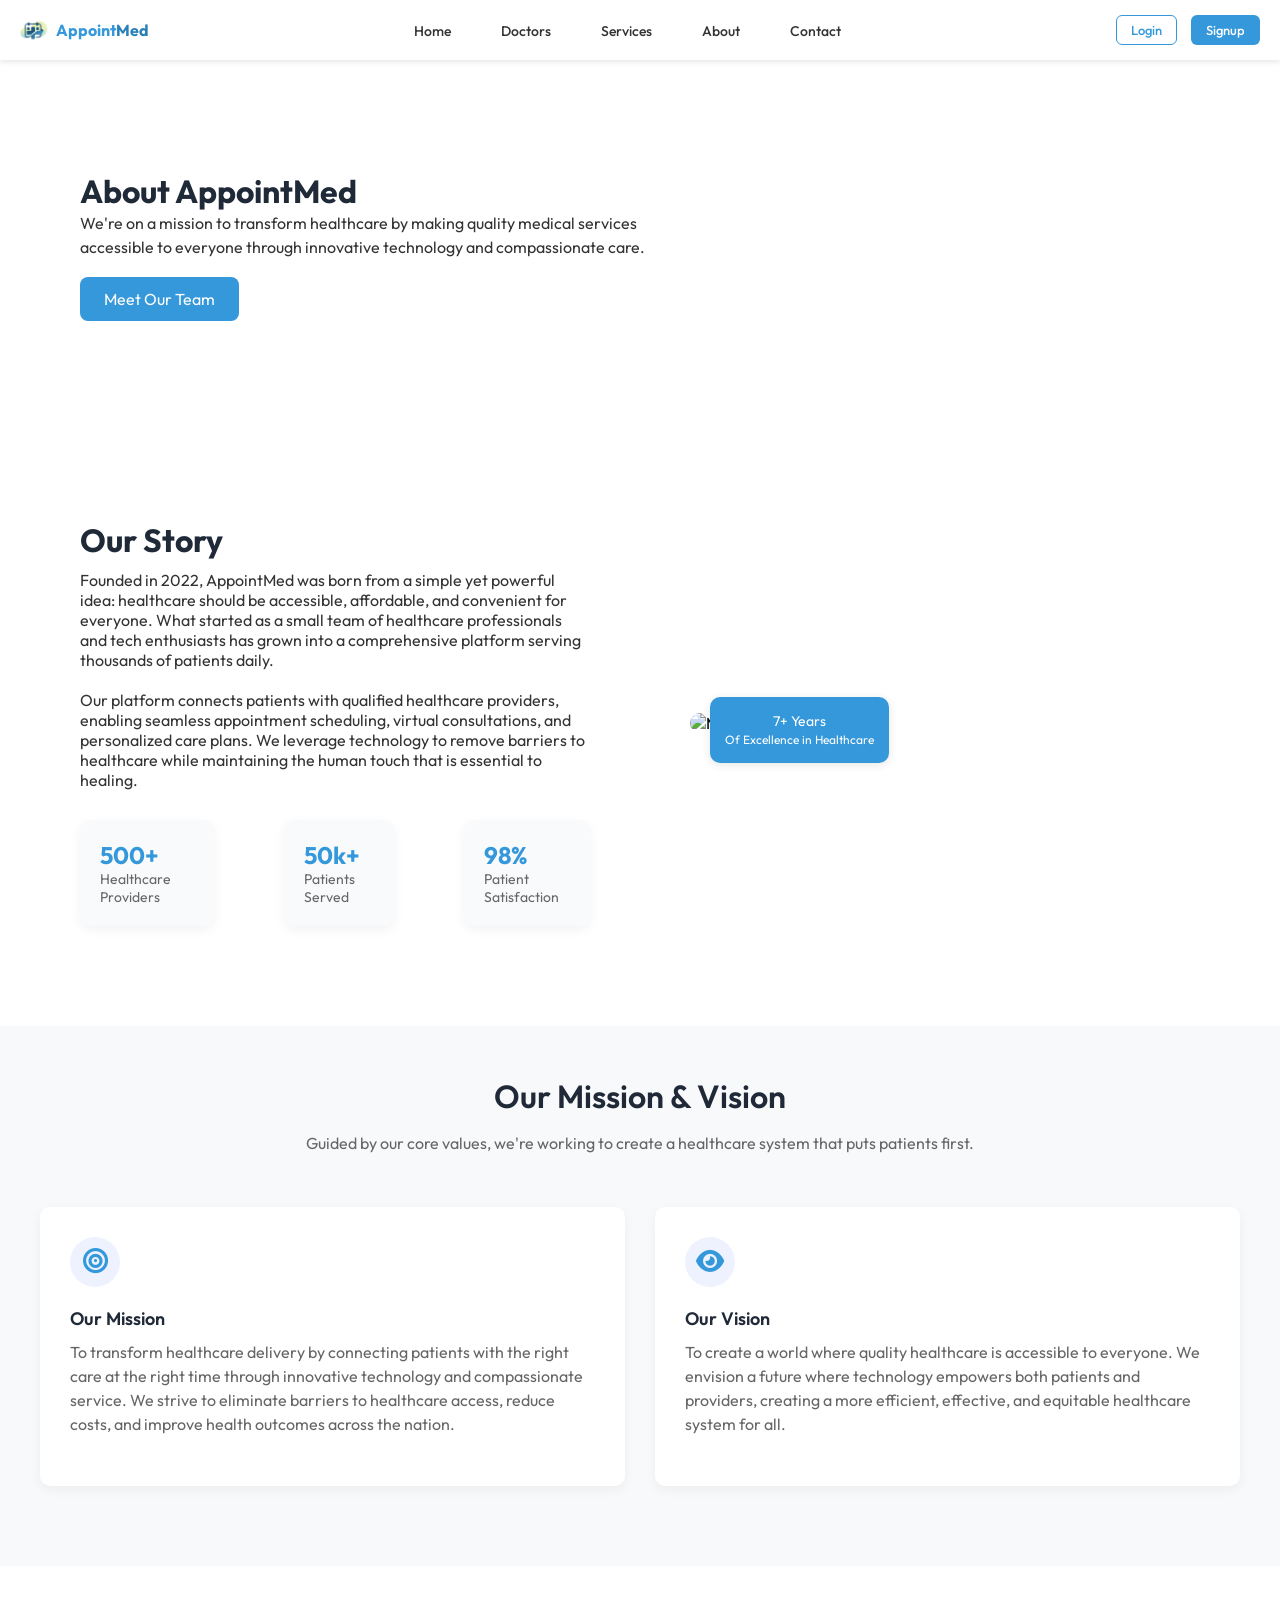
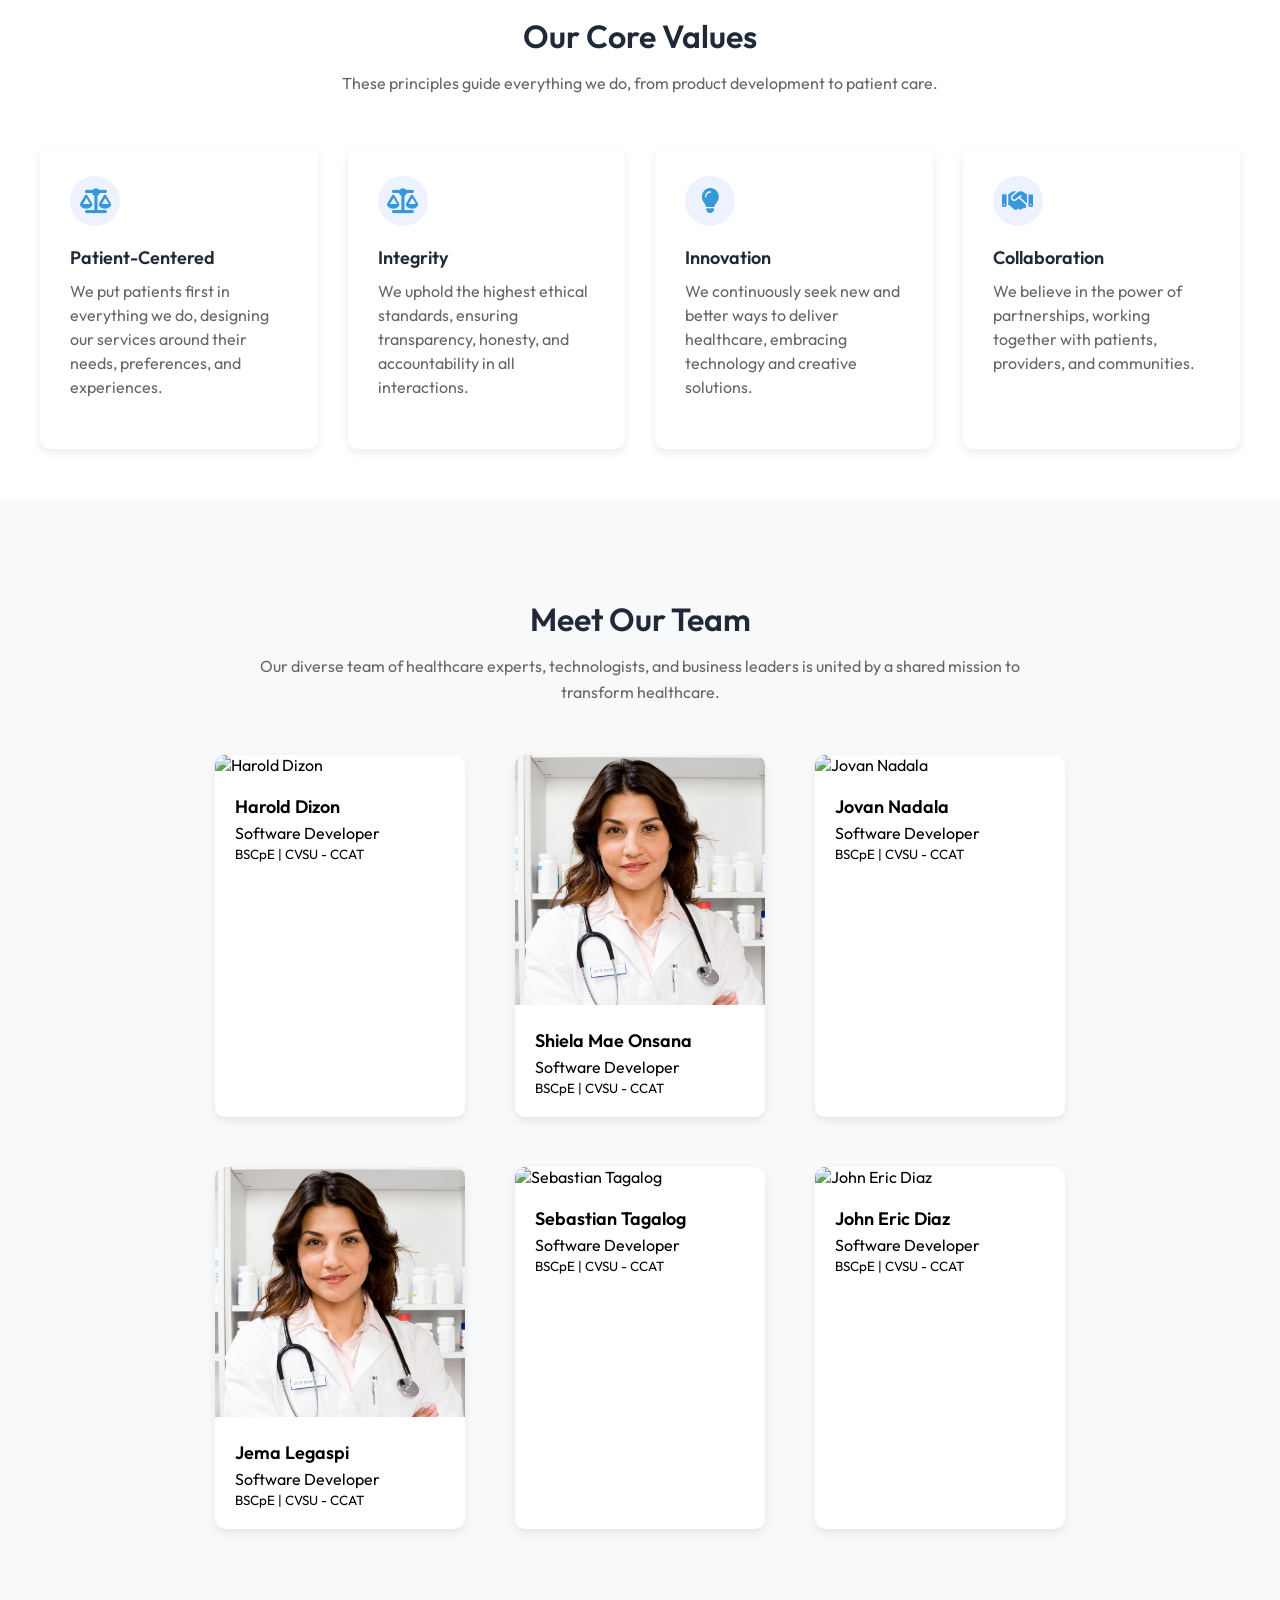
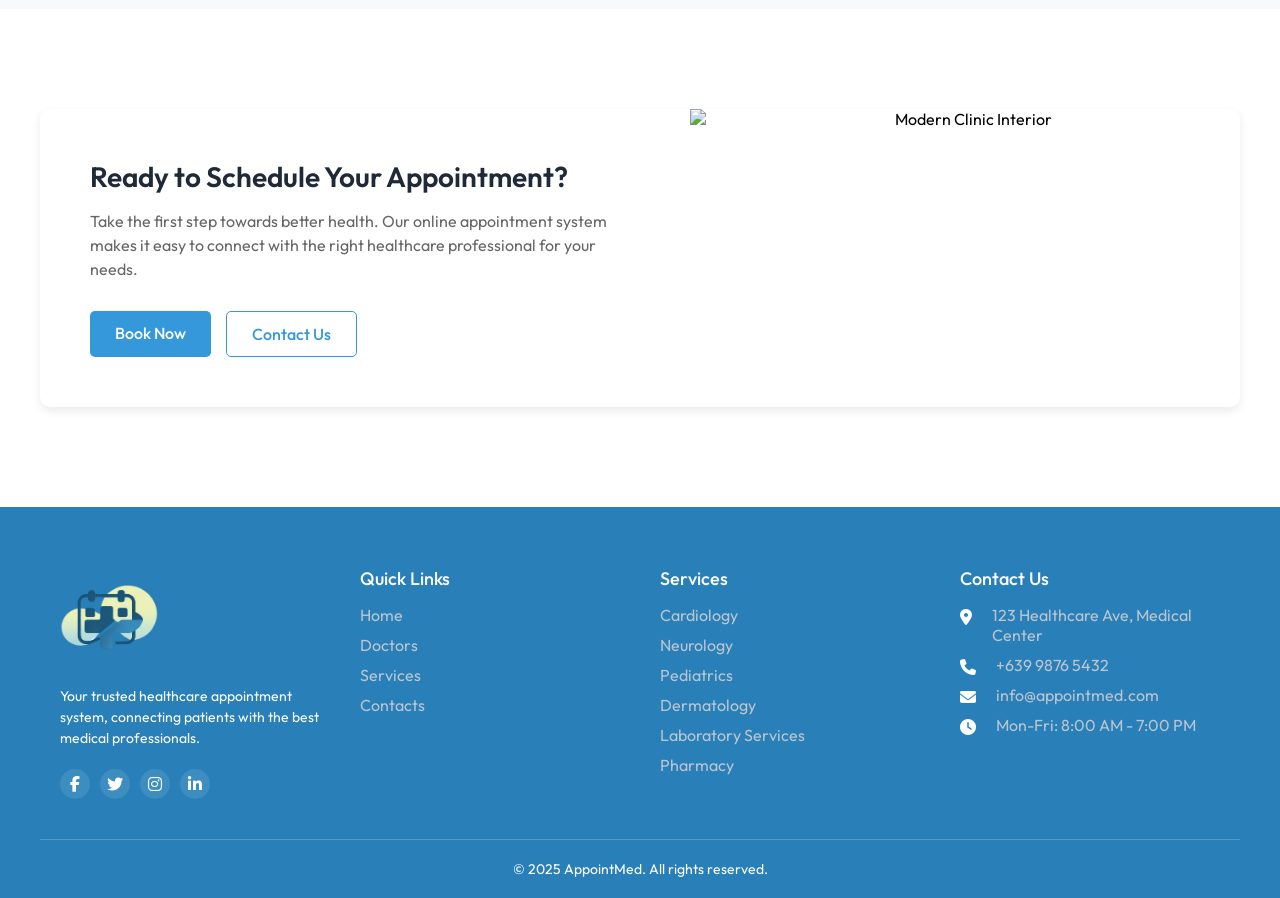
==== about.html @ 1a1e41cf "first commit" ====
<!DOCTYPE html>
<html lang="en">

<head>
    <meta charset="UTF-8">
    <meta name="viewport" content="width=device-width, initial-scale=1.0">
    <title>About | AppointMed</title>
    <link rel="stylesheet" href="style.css">
    <link rel="stylesheet" href="https://cdnjs.cloudflare.com/ajax/libs/font-awesome/6.4.0/css/all.min.css">
    <link rel="icon" href="images/logo.png" type="my_logo">

    <style>
        .cta-section {
            background-color: #fff;
            padding: 50px 20px;
            text-align: center;
        }
    </style>
</head>

<body>
    <header>
        <nav class="navbar">
            <div class="logo">
                <img src="images/logo.png" alt="AppointMed Logo">
                <span>Appoint<span class="highlight">Med</span></span>
            </div>
            <!-- Hamburger Icon -->
            <div class="menu-toggle" id="menu-toggle">
                <i class="fas fa-bars"></i>
            </div>
            <div class="nav-container" id="nav-container">
                <ul class="nav-links">
                    <li><a href="index.html">Home</a></li>
                    <li><a href="doctors.html">Doctors</a></li>
                    <li><a href="services.html">Services</a></li>
                    <li><a href="about.html">About</a></li>
                    <li><a href="contacts.html">Contact</a></li>
                </ul>
                <div class="auth-buttons">
                    <a href="#" class="login">Login</a>
                    <a href="#" class="signup">Signup</a>
                </div>
            </div>
        </nav>
    </header>

    <section class="about-hero">
        <div class="text-content">
            <h1>About AppointMed</h1>
            <p>We're on a mission to transform healthcare by making quality medical services <br>accessible to everyone
                through innovative technology and compassionate care.</p>
            <a href="#team" class="btn">Meet Our Team</a>
        </div>

    </section>

    <section class="our-story">
        <div class="story-text">
            <h2>Our Story</h2>
            <p>Founded in 2022, AppointMed was born from a simple yet powerful idea: healthcare should be accessible,
                affordable, and convenient for everyone. What started as a small team of healthcare professionals and
                tech enthusiasts has grown into a comprehensive platform serving thousands of patients daily.</p>
            <br>
            <p>Our platform connects patients with qualified healthcare providers, enabling seamless appointment
                scheduling, virtual consultations, and personalized care plans. We leverage technology to remove
                barriers to healthcare while maintaining the human touch that is essential to healing.</p>
            <div class="stats">
                <div class="stat">
                    <h3>500+</h3>
                    <p>Healthcare Providers</p>
                </div>
                <div class="stat">
                    <h3>50k+</h3>
                    <p>Patients Served</p>
                </div>
                <div class="stat">
                    <h3>98%</h3>
                    <p>Patient Satisfaction</p>
                </div>
            </div>
        </div>
        <div class="story-image">
            <img src="images/about-img.png" alt="Medical Team">
            <div class="badge">7+ Years<br><span>Of Excellence in Healthcare</span></div>
        </div>
    </section>

    <section class="mission-vision">
        <div class="mv-header">
            <h2>Our Mission & Vision</h2>
            <p>Guided by our core values, we're working to create a healthcare system that puts patients first.</p>
        </div>
        <div class="mv-container">
            <div class="mv-card">
                <div class="mv-icon">
                    <i class="fas fa-bullseye"></i>
                </div>
                <h3>Our Mission</h3>
                <p>To transform healthcare delivery by connecting patients with the right care at the right time
                    through
                    innovative technology and compassionate service. We strive to eliminate barriers to healthcare
                    access, reduce costs, and improve health outcomes across the nation.</p>
            </div>

            <div class="mv-card">
                <div class="mv-icon">
                    <i class="fas fa-eye"></i>
                </div>
                <h3>Our Vision</h3>
                <p>To create a world where quality healthcare is accessible to everyone. We envision a future where
                    technology empowers both patients and providers, creating a more efficient, effective, and
                    equitable
                    healthcare system for all.</p>
            </div>
        </div>
    </section>

    <section class="core-values">
        <div class="cv-header">
            <h2>Our Core Values</h2>
            <p>These principles guide everything we do, from product development to patient care.</p>
        </div>

        <div class="cv-container">
            <div class="cv-card">
                <div class="cv-icon">
                    <i class="fas fa-balance-scale"></i>
                </div>
                <h3>Patient-Centered</h3>
                <p>We put patients first in everything we do, designing our services around their needs, preferences,
                    and experiences.</p>
            </div>

            <div class="cv-card">
                <div class="cv-icon">
                    <i class="fas fa-balance-scale"></i>
                </div>
                <h3>Integrity</h3>
                <p>We uphold the highest ethical standards, ensuring transparency, honesty, and accountability in all
                    interactions.</p>
            </div>

            <div class="cv-card">
                <div class="cv-icon">
                    <i class="fas fa-lightbulb"></i>
                </div>
                <h3>Innovation</h3>
                <p>We continuously seek new and better ways to deliver healthcare, embracing technology and creative
                    solutions.</p>
            </div>

            <div class="cv-card">
                <div class="cv-icon">
                    <i class="fas fa-handshake"></i>
                </div>
                <h3>Collaboration</h3>
                <p>We believe in the power of partnerships, working together with patients, providers, and communities.
                </p>
            </div>
        </div>
    </section>


    <section class="leadership-team" id="team">
        <div class="lt-header">
            <h2>Meet Our Team</h2>
            <p>Our diverse team of healthcare experts, technologists, and business leaders is united by a shared mission
                to transform healthcare.</p>
        </div>

        <div class="lt-container">
            <div class="lt-cards">
                <div class="lt-card">
                    <img src="images/doctor-2.png" alt="Harold Dizon">
                    <div class="lt-info">
                        <h3>Harold Dizon</h3>
                        <p>Software Developer</p>
                        <small>BSCpE | CVSU - CCAT</small>
                    </div>
                </div>

                <div class="lt-card">
                    <img src="images/doctor-1.png" alt="Shiela Mae Onsana">
                    <div class="lt-info">
                        <h3>Shiela Mae Onsana</h3>
                        <p>Software Developer</p>
                        <small>BSCpE | CVSU - CCAT</small>
                    </div>
                </div>

                <div class="lt-card">
                    <img src="images/doctor-2.png" alt="Jovan Nadala">
                    <div class="lt-info">
                        <h3>Jovan Nadala</h3>
                        <p>Software Developer</p>
                        <small>BSCpE | CVSU - CCAT</small>
                    </div>
                </div>

                <div class="lt-card">
                    <img src="images/doctor-1.png" alt="Dr. Jema Legaspi">
                    <div class="lt-info">
                        <h3>Jema Legaspi</h3>
                        <p>Software Developer</p>
                        <small>BSCpE | CVSU - CCAT</small>
                    </div>
                </div>

                <div class="lt-card">
                    <img src="images/doctor-2.png" alt="Sebastian Tagalog">
                    <div class="lt-info">
                        <h3>Sebastian Tagalog</h3>
                        <p>Software Developer</p>
                        <small>BSCpE | CVSU - CCAT</small>
                    </div>
                </div>

                <div class="lt-card">
                    <img src="images/doctor-2.png" alt="John Eric Diaz">
                    <div class="lt-info">
                        <h3>John Eric Diaz</h3>
                        <p>Software Developer</p>
                        <small>BSCpE | CVSU - CCAT</small>
                    </div>
                </div>


            </div>

        </div>
    </section>

    <!-- Call to Action Section -->
    <section class="cta-section" id="contacts">
        <div class="cta-container">
            <div class="cta-content">
                <h2>Ready to Schedule Your Appointment?</h2>
                <p>Take the first step towards better health. Our online appointment system makes it easy to connect
                    with the right healthcare professional for your needs.</p>
                <div class="cta-buttons">
                    <a href="#" class="btn-book-now">Book Now</a>
                    <a href="#" class="btn-contact">Contact Us</a>
                </div>
            </div>
            <div class="cta-image">
                <img src="images/clinic.png" alt="Modern Clinic Interior">
            </div>
        </div>
    </section>
    
    <!-- Footer -->
    <footer class="site-footer">
        <div class="footer-container">
            <div class="footer-logo">
                <img src="images/logo.png" alt="AppointMed Logo" class="footer-logo-img">
                <p class="footer-tagline">Your trusted healthcare appointment system, connecting patients with the best
                    medical professionals.</p>
                <div class="social-icons">
                    <a href="#" class="social-icon"><i class="fab fa-facebook-f"></i></a>
                    <a href="#" class="social-icon"><i class="fab fa-twitter"></i></a>
                    <a href="#" class="social-icon"><i class="fab fa-instagram"></i></a>
                    <a href="#" class="social-icon"><i class="fab fa-linkedin-in"></i></a>
                </div>
            </div>

            <div class="footer-links">
                <h3>Quick Links</h3>
                <ul>
                    <li><a href="index.html">Home</a></li>
                    <li><a href="doctors.html">Doctors</a></li>
                    <li><a href="services.html">Services</a></li>
                    <li><a href="contacts.html">Contacts</a></li>
                </ul>
            </div>

            <div class="footer-services">
                <h3>Services</h3>
                <ul>
                    <li>Cardiology</li>
                    <li>Neurology</li>
                    <li>Pediatrics</li>
                    <li>Dermatology</li>
                    <li>Laboratory Services</li>
                    <li>Pharmacy</li>
                </ul>
            </div>

            <div class="footer-contact">
                <h3>Contact Us</h3>
                <ul class="contact-info">
                    <li><i class="fas fa-map-marker-alt"></i> 123 Healthcare Ave, Medical Center</li>
                    <li><i class="fas fa-phone"></i> +639 9876 5432</li>
                    <li><i class="fas fa-envelope"></i>info@appointmed.com</li>
                    <li><i class="fas fa-clock"></i> Mon-Fri: 8:00 AM - 7:00 PM</li>
                </ul>
            </div>
        </div>

        <div class="footer-bottom">
            <div class="copyright">
                © 2025 AppointMed. All rights reserved.
            </div>

        </div>
    </footer>
</body>

</html>
---- style.css ----
@import url('https://fonts.googleapis.com/css2?family=Grand+Hotel&family=Jost:ital,wght@0,100..900;1,100..900&family=Outfit:wght@100..900&family=Poppins:ital,wght@0,100;0,200;0,300;0,400;0,500;0,600;0,700;0,800;0,900;1,100;1,200;1,300;1,400;1,500;1,600;1,700;1,800;1,900&family=Roboto:ital,wght@0,100..900;1,100..900&family=Winky+Sans:ital,wght@0,300..900;1,300..900&display=swap');

* {
    margin: 0;
    padding: 0;
    box-sizing: border-box;
    font-family: 'Outfit', sans-serif;
}

body {
    background-color: #ffffff;
}

/* Header Styles */
header {
    background-color: #fff;
    box-shadow: 0 2px 5px rgba(0, 0, 0, 0.1);
    position: sticky;
    top: 0;
    z-index: 100;
    width: 100%;
}

.navbar {
    display: flex;
    align-items: center;
    justify-content: space-between;
    padding: 8px 20px;
    position: relative;
    height: 60px;
    max-width: 1400px;
    margin: 0 auto;
    width: 100%;
}

.logo {
    display: flex;
    align-items: center;
    gap: 8px;
}

.logo img {
    width: 28px;
    height: 28px;
}

.logo span {
    font-size: 16px;
    font-weight: 700;
    color: #3498db;
}

.logo .highlight {
    color: #2980b9;
}

.menu-toggle {
    display: none;
    font-size: 24px;
    cursor: pointer;
    color: #3498db;
    z-index: 101;
}

.nav-container {
    display: flex;
    align-items: center;
    justify-content: space-between;
    gap: 50px;
    flex: 1;
    margin-left: 40px;
}

.nav-links {
    display: flex;
    gap: 50px;
    list-style: none;
    margin: 0 auto;
    margin-top: 20px;
}

.nav-links li a {
    text-decoration: none;
    color: #333;
    font-size: 14px;
    font-weight: 500;
    transition: color 0.3s ease;
}

.nav-links a:hover,
.nav-links a.active {
    color: #3498db;
}

.auth-buttons {
    display: flex;
    gap: 14px;
}

.auth-buttons a {
    text-decoration: none;
    font-size: 13px;
    padding: 6px 14px;
    border-radius: 6px;
    transition: all 0.3s ease;
    font-weight: 500;
    border: 1px solid transparent;
}

.auth-buttons .login {
    color: #3498db;
    border: 1px solid #3498db;
    background-color: transparent;
}

.auth-buttons .login:hover {
    background-color: #3498db;
    color: #fff;
}

.auth-buttons .signup {
    background-color: #3498db;
    color: #fff;
}

.auth-buttons .signup:hover {
    background-color: #2980b9;
}

/* Hero Section */
.hero {
    background-image: url('images/hero.png');
    background-size: cover;
    background-position: center;
    padding: 100px 80px;
    display: flex;
    align-items: center;
    justify-content: flex-start;
    height: 88vh;
    color: #ffffff;
    position: relative;
}

.hero-content {
    position: relative;
    max-width: 600px;
}

.hero-content h1 {
    font-size: 48px;
    font-weight: 600;
    color: #1F2937;
    margin-bottom: 20px;
    line-height: 1.1;
}

.hero-content p {
    font-size: 16px;
    color: #333;
    margin-bottom: 30px;
    line-height: 1.6;
}

.btn-book {
    background-color: #3498db;
    color: #fff;
    padding: 12px 24px;
    text-decoration: none;
    border-radius: 8px;
    font-size: 16px;
    transition: background-color 0.3s ease;
    display: inline-block;
}

.btn-book:hover {
    background-color: #2980b9;
}

/* Scheduler */
.scheduler {
    color: #1f1f1f;
    position: relative;
    top: -60px;
    background-color: #fff;
    margin: 0 auto;
    max-width: 1000px;
    padding: 30px;
    border-radius: 10px;
    box-shadow: 0 4px 8px rgba(0, 0, 0, 0.1);
    display: flex;
    flex-direction: column;
    gap: 20px;
}

.scheduler h3 {
    font-size: 24px;
    font-weight: 600;
}

.form-row {
    display: flex;
    gap: 20px;
}

select,
input {
    flex: 1;
    padding: 10px;
    border-radius: 6px;
    border: 1px solid #ddd;
    color: #1f1f1f;
    font-size: 14px;
}

select:focus,
input:focus {
    outline: none;
    border-color: #3498db;
}

.scheduler button {
    align-self: stretch;
    background-color: #3498db;
    color: #fff;
    border: none;
    padding: 12px 20px;
    border-radius: 8px;
    font-weight: 500;
    font-size: 16px;
    cursor: pointer;
    transition: background-color 0.3s ease;
}

.scheduler button:hover {
    background-color: #2980b9;
}

/* Mobile Navigation Styles */
.mobile-nav-active {
    overflow: hidden;
}

/*Doctor Section*/
.doctors-section {
    padding: 30px 20px;
    text-align: center;
    max-width: 1400px;
    margin: 0 auto;
}

.doctors-header {
    text-align: center;
    max-width: 800px;
    margin: 0 auto 50px;
}

.doctors-header h2 {
    font-size: 32px;
    color: #1F2937;
    margin-bottom: 15px;
    font-weight: 600;
}

.doctors-header p {
    font-size: 16px;
    color: #666666;
    line-height: 1.5;
}

.doctors-container {
    width: 100%;
    overflow: hidden;
}

.doctors-cards {
    display: flex;
    flex-wrap: wrap;
    justify-content: center;
    gap: 50px;
}

.doctor-card {
    background: #fff;
    border-radius: 10px;
    box-shadow: 0 4px 10px rgba(0, 0, 0, 0.08);
    overflow: hidden;
    width: 300px;
    text-align: left;
    transition: transform 0.3s ease;
}

.doctor-card:hover {
    transform: translateY(-5px);
}

.doctor-card img {
    width: 100%;
    height: auto;
    object-fit: cover;
    aspect-ratio: 1 / 1;
}

.doctor-info {
    padding: 20px;
}

.doctor-info h3 {
    font-size: 18px;
    margin-bottom: 5px;
    font-weight: 600;
}

.specialty {
    color: #3498db;
    font-weight: 500;
    margin-bottom: 8px;
}

.rating {
    margin-bottom: 8px;
    color: #ffc107;
    font-size: 20px;
}

.rating span {
    color: #666;
    font-size: 15px;
}

.availability {
    color: #666;
    margin-bottom: 15px;
    font-size: 0.95rem;
}

.btn-appoint {
    display: inline-block;
    text-align: center;
    background: #3498db;
    color: #fff;
    padding: 10px 0;
    width: 100%;
    border-radius: 6px;
    text-decoration: none;
    transition: background 0.3s ease;
}

.btn-appoint:hover {
    background: #2980b9;
}

.hidden {
    display: none;
}

.view-all {
    margin-top: 50px;
    margin-bottom: 50px;
}

.view-all-btn {
    padding: 10px 20px;
    border: 1px solid #3498db;
    border-radius: 8px;
    color: #3498db;
    text-decoration: none;
    transition: all 0.3s ease;
    display: inline-block;
}

.view-all-btn:hover {
    background: #3498db;
    color: #fff;
}

/* Medical Services Section */
.medical-services {
    padding: 50px 20px;
    background-color: #f8f9fa;
}

.services-header {
    text-align: center;
    max-width: 800px;
    margin: 0 auto 50px;
}

.services-header h2 {
    font-size: 32px;
    color: #1F2937;
    margin-bottom: 15px;
    font-weight: 600;
}

.services-header p {
    font-size: 16px;
    color: #666;
    line-height: 1.6;
}

.services-container {
    display: grid;
    grid-template-columns: repeat(3, 1fr);
    gap: 30px;
    max-width: 1200px;
    margin: 0 auto;
    margin-bottom: 30px;
}

.service-card {
    background-color: #fff;
    border-radius: 10px;
    padding: 30px;
    box-shadow: 0 4px 12px rgba(0, 0, 0, 0.05);
    transition: transform 0.3s ease, box-shadow 0.3s ease;
    height: 100%;
    display: flex;
    flex-direction: column;
}

.service-card:hover {
    transform: translateY(-5px);
    box-shadow: 0 8px 16px rgba(0, 0, 0, 0.1);
}

.service-icon {
    width: 50px;
    height: 50px;
    border-radius: 50%;
    background-color: #eef2ff;
    display: flex;
    align-items: center;
    justify-content: center;
    margin-bottom: 20px;
    color: #3498db;
}

.service-icon i {
    font-size: 25px;
}

.service-card h3 {
    font-size: 18px;
    color: #1F2937;
    margin-bottom: 10px;
    font-weight: 600;
}

.service-card p {
    font-size: 16px;
    color: #666;
    line-height: 1.5;
    margin-bottom: 0;
    flex-grow: 1;
}

/*Testimonials Section*/
.testimonials-section {
    padding: 50px 20px;
    text-align: center;
}
.testimonials-header {
    text-align: center;
    max-width: 800px;
    margin: 0 auto 50px;
}
.testimotinals-header h2 {
    font-size: 32px;
    color: #1F2937;
    margin-bottom: 15px;
    font-weight: 600;
}
.testimotinals-header p {
    font-size: 16px;
    color: #666666;
    line-height: 1.5;
}
.testimonials-container {
    display: flex;
    flex-wrap: wrap;
    justify-content: center;
    gap: 30px;
    margin-bottom: 50px;
}
.testimonial-card {
    background-color: #fff;
    border-radius: 10px;
    box-shadow: 0 4px 10px rgba(0, 0, 0, 0.08);
    padding: 30px;
    flex: 1;
    min-width: 300px;
    max-width: 380px;
    display: flex;
    flex-direction: column;
    text-align: left;
    margin-top: 80px;
}
.stars {
    color: #ffc107;
    font-size: 18px;
    margin-bottom: 15px;
}
.quote {
    color: #1F2937;
    font-size: 16px;
    margin-bottom: 30px;
    flex-grow: 1;
}
.patient-info {
    display: flex;
    align-items: center;
}
.patient-image {
    width: 60px;
    height: 60px;
    border-radius: 50%;
    margin-right: 15px;
    object-fit: cover;
}
.patient-details {
    display: flex;
    flex-direction: column;
}
.patient-name {
    font-weight: 600;
    color: #1F2937;
    font-size: 16px;
}
.patient-type {
    color: #666;
    font-size: 14px;
}

/* CTA Section Styles */
.cta-section {
    background-color: #f5f7fa;
    padding: 50px 20px;
    text-align: center;
}

.cta-container {
    max-width: 1200px;
    margin: 0 auto;
    display: flex;
    background-color: #fff;
    border-radius: 10px;
    overflow: hidden;
    box-shadow: 0 4px 10px rgba(0, 0, 0, 0.08);
    margin-bottom: 50px;
    margin-top: 50px;
}

.cta-content {
    flex: 1;
    padding: 50px;
    display: flex;
    flex-direction: column;
    justify-content: center;
}

.cta-content h2 {
    font-size: 28px;
    color: #1F2937;
    margin-bottom: 15px;
    font-weight: 600;
    text-align: left;
}

.cta-content p {
    font-size: 16px;
    color: #666;
    margin-bottom: 30px;
    line-height: 1.5;
    text-align: left;
}

.cta-buttons {
    display: flex;
    gap: 15px;
}

.btn-book-now {
    background-color: #3498db;
    color: white;
    padding: 12px 25px;
    border-radius: 5px;
    font-weight: 500;
    text-decoration: none;
    transition: background-color 0.3s;
}

.btn-book-now:hover {
    background-color: #2980b9;
}

.btn-contact {
    border: 1px solid #3498db;
    color: #3498db;
    padding: 12px 25px;
    border-radius: 5px;
    font-weight: 500;
    text-decoration: none;
    transition: all 0.3s;
}

.btn-contact:hover {
    background-color: #3498db;
    color: #fff;
}

.cta-image {
    flex: 1;
    overflow: hidden;
}

.cta-image img {
    width: 100%;
    height: 100%;
    object-fit: cover;
    display: block;
}

/* Footer Styles */
.site-footer {
    background-color: #2980b9;
    color: #fff;
    padding: 60px 0 0 0;
}
.footer-container {
    max-width: 1200px;
    margin: 0 auto;
    display: grid;
    grid-template-columns: repeat(4, 1fr);
    gap: 40px;
    padding: 0 20px 40px;
}
.footer-logo {
    grid-column: span 1;
}
.footer-logo-img {
    width: 100px;
    margin-bottom: 15px;
}
.footer-tagline {
    font-size: 14px;
    margin-bottom: 20px;
    line-height: 1.5;
}
.social-icons {
    display: flex;
    gap: 10px;
}
.social-icon {
    background-color: rgba(255, 255, 255, 0.1);
    width: 30px;
    height: 30px;
    border-radius: 50%;
    display: flex;
    align-items: center;
    justify-content: center;
    color: #fff;
    transition: background-color 0.3s;
    text-decoration: none;
}
.social-icon:hover {
    background-color: #2980b9;
}
.footer-links,
.footer-services,
.footer-contact {
    grid-column: span 1;
}
.site-footer h3 {
    font-size: 18px;
    font-weight: 500;
    margin-bottom: -15px;
    color: #fff;
}
.site-footer ul {
    font-size: 16px;
    list-style: none;
    padding: 0;
    color: #bbc5d0;
}
.site-footer ul li {
    margin-bottom: 10px;
    color: #bbc5d0;
}
.site-footer ul li a {
    color: #bbc5d0;
    text-decoration: none;
    transition: color 0.3s;
}
.site-footer ul li a:hover {
    color: #fff;
}
.contact-info li {
    display: flex;
    align-items: flex-start;
    gap: 10px;
    color: #bbc5d0;
}
.contact-info li i {
    color: #fff;
    margin-top: 4px;
}
.footer-bottom {
    border-top: 1px solid rgba(255, 255, 255, 0.2);
    padding: 20px 0;
    max-width: 1200px;
    margin: 0 auto;
    font-size: 14px;
}
.footer-bottom .copyright {
    text-align: center;
}


/*Doctor.html*/
.doctor-hero {
    background-image: url('images/doctor-bg.png');
    background-size: cover;
    background-position: center;
    padding: 100px 80px;
    display: flex;
    align-items: center;
    justify-content: flex-start;
    height: 40vh;
    color: #ffffff;
    position: relative;
}

.doctor-hero h1 {
    font-size: 32px;
    color: #1F2937;
}

.doctor-hero p {
    font-size: 16px;
    color: #333;
    margin-bottom: 30px;
    line-height: 1.5;
}

.doctor-hero .btn {
    background-color: #3498db;
    color: #fff;
    padding: 12px 24px;
    text-decoration: none;
    border-radius: 8px;
    font-size: 16px;
    transition: background-color 0.3s ease;
}

.doctor-hero .btn:hover {
    background-color: #2980b9;
}

.page-container {
    display: flex;
    gap: 30px;
    padding: 50px;
}

.sidebar {
    width: 250px;
    background: #f9f9f9;
    padding: 20px;
    border-radius: 8px;
    box-shadow: 0 2px 6px rgba(0, 0, 0, 0.08);
    height: fit-content;
}

.sidebar h3 {
    margin-bottom: 15px;
    color: #1F2937;
    font-size: 20px;
}

.filter-group {
    margin-bottom: 20px;
}

.filter-group label {
    display: block;
    margin-bottom: 5px;
    font-size: 14px;
    color: #333;
}

.filter-group select {
    width: 100%;
    padding: 8px 12px;
    border: 1px solid #ccc;
    border-radius: 5px;
}

.noDoctorsMessage {
    display: none;
    margin-top: 20px;
    font-weight: 500px;
}

.doctors-content {
    flex: 1;
}

.doctors-cardss {
    display: flex;
    flex-wrap: wrap;
    gap: 25px;
}

/*Services.html*/
.service-hero {
    background-image: url('images/services-bg.png');
    background-size: cover;
    background-position: center;
    padding: 100px 80px;
    display: flex;
    align-items: center;
    justify-content: flex-start;
    height: 40vh;
    color: #ffffff;
    position: relative;
}

.service-hero h1 {
    font-size: 32px;
    color: #1F2937;
}

.service-hero p {
    font-size: 16px;
    color: #333;
    margin-bottom: 30px;
    line-height: 1.5;
}

.service-hero .btn {
    background-color: #3498db;
    color: #fff;
    padding: 12px 24px;
    text-decoration: none;
    border-radius: 8px;
    font-size: 16px;
    transition: background-color 0.3s ease;
}

.service-hero .btn:hover {
    background-color: #2980b9;
}

.services {
    display: flex;
    padding: 100px 150px;
    gap: 100px;
    align-items: center;

}

.services-text {
    flex: 1;
}

.services-text h2 {
    font-size: 32px;
    margin-bottom: 10px;
    color: #1F2937;
}

.services-text p {
    color: #333;
    font-size: 16px;
}

ul {
    margin-top: 30px;
    list-style: none;
    padding: 0;
}

ul li {
    margin-bottom: 20px;
    text-align: left;
    font-size: 16px;
    color: #1F2937;
}

ul li i {
    color: #3498db;
    margin-right: 10px;
}

ul li p {
    margin-left: 27px;
}

.services-image {
    position: relative;
    flex: 1;
}

.services-image img {
    width: 90%;
    border-radius: 10px;
}

.service-badge {
    position: absolute;
    bottom: -20px;
    left: 20px;
    background-color: #3498db;
    color: #fff;
    padding: 10px 20px;
    border-radius: 10px;
    font-size: 14px;
    text-align: center;
    box-shadow: 0 2px 10px rgba(0, 0, 0, 0.1);
}

/*About.html*/
.about-hero {
    background-image: url('images/about-bg.png');
    background-size: cover;
    background-position: center;
    padding: 100px 80px;
    display: flex;
    align-items: center;
    justify-content: flex-start;
    height: 40vh;
    color: #ffffff;
    position: relative;
}

.about-hero .text-content {
    flex: 1;
}

.about-hero h1 {
    font-size: 32px;
    color: #1F2937;
}

.about-hero p {
    font-size: 16px;
    color: #333;
    margin-bottom: 30px;
    line-height: 1.5;
}

.about-hero .btn {
    background-color: #3498db;
    color: #fff;
    padding: 12px 24px;
    text-decoration: none;
    border-radius: 8px;
    font-size: 16px;
    transition: background-color 0.3s ease;
}

.about-hero .btn:hover {
    background-color: #2980b9;
}

.our-story {
    display: flex;
    padding: 100px 80px;
    gap: 100px;
    align-items: center;
    background-color: #fff;
}

.story-text {
    flex: 1;
}

.story-text h2 {
    font-size: 32px;
    margin-bottom: 10px;
    color: #1F2937;
}

.story-text p {
    color: #333;
    font-size: 16px;
}

.stats {
    display: flex;
    gap: 70px;
    margin-top: 30px;
}

.stat {
    background-color: #f9fafb;
    border-radius: 10px;
    padding: 20px;
    box-shadow: 0 4px 12px rgba(0, 0, 0, 0.05);
    transition: transform 0.3s ease, box-shadow 0.3s ease;
}

.stat:hover {
    background-color: #dadbdd;
}

.stat h3 {
    font-size: 24px;
    color: #3498db;
}

.stat p {
    font-size: 14px;
    color: #666;
}

.story-image {
    position: relative;
    flex: 1;
}

.story-image img {
    width: 90%;
    border-radius: 10px;
}

.badge {
    position: absolute;
    bottom: -30px;
    left: 20px;
    background-color: #3498db;
    color: #fff;
    padding: 15px;
    border-radius: 10px;
    font-size: 14px;
    text-align: center;
    box-shadow: 0 2px 10px rgba(0, 0, 0, 0.1);
}

.badge span {
    font-size: 0.75rem;
}

.mission-vision {
    padding: 50px 20px;
    background-color: #f8f9fa;
}

.mv-header {
    text-align: center;
    max-width: 800px;
    margin: 0 auto 50px;
}

.mv-header h2 {
    font-size: 32px;
    color: #1F2937;
    margin-bottom: 15px;
    font-weight: 600;
}

.mv-header p {
    font-size: 16px;
    color: #666;
    line-height: 1.6;
}

.mv-container {
    display: grid;
    grid-template-columns: repeat(2, 1fr);
    gap: 30px;
    max-width: 1200px;
    margin: 0 auto;
    margin-bottom: 30px;
}

.mv-card {
    background-color: #fff;
    border-radius: 10px;
    padding: 30px;
    box-shadow: 0 4px 12px rgba(0, 0, 0, 0.05);
    transition: transform 0.3s ease, box-shadow 0.3s ease;
}

.mv-card:hover {
    transform: translateY(-5px);
    box-shadow: 0 8px 16px rgba(0, 0, 0, 0.1);
}

.mv-icon {
    width: 50px;
    height: 50px;
    border-radius: 50%;
    background-color: #eef2ff;
    display: flex;
    align-items: center;
    justify-content: center;
    margin-bottom: 10px;
}

.mv-card h3 {
    font-size: 18px;
    color: #1F2937;
    margin-bottom: 10px;
    font-weight: 600;
}

.mv-card p {
    font-size: 16px;
    color: #666;
    line-height: 1.5;
    margin-bottom: 20px;
}

.mv-icon {
    background-color: #eef2ff;
    display: flex;
    align-items: center;
    justify-content: center;
    color: #3498db;
    font-size: 25px;
    width: 50px;
    height: 50px;
    border-radius: 50%;
    margin-bottom: 20px;
}

.mv-icon i {
    font-size: 25px;
}

.core-valies {
    padding: 50px 20px;
    background-color: #f8f9fa;
}

.cv-header {
    text-align: center;
    max-width: 800px;
    margin: 0 auto 50px;
    margin-top: 50px;
}

.cv-header h2 {
    font-size: 32px;
    color: #1F2937;
    margin-bottom: 15px;
    font-weight: 600;
}

.cv-header p {
    font-size: 16px;
    color: #666;
    line-height: 1.6;
}

.cv-container {
    display: grid;
    grid-template-columns: repeat(4, 1fr);
    gap: 30px;
    max-width: 1200px;
    margin: 0 auto;
    margin-bottom: 50px;
}

.cv-card {
    background-color: #fff;
    border-radius: 10px;
    padding: 30px;
    box-shadow: 0 4px 10px rgba(0, 0, 0, 0.08);
    transition: transform 0.3s ease, box-shadow 0.3s ease;
}

.cv-card:hover {
    transform: translateY(-5px);
    box-shadow: 0 8px 16px rgba(0, 0, 0, 0.1);
}

.cv-icon {
    width: 50px;
    height: 50px;
    border-radius: 50%;
    background-color: #eef2ff;
    display: flex;
    align-items: center;
    justify-content: center;
    margin-bottom: 10px;
}

.cv-card h3 {
    font-size: 18px;
    color: #1F2937;
    margin-bottom: 10px;
    font-weight: 600;
}

.cv-card p {
    font-size: 16px;
    color: #666;
    line-height: 1.5;
    margin-bottom: 20px;
}

.cv-icon {
    background-color: #eef2ff;
    display: flex;
    align-items: center;
    justify-content: center;
    color: #3498db;
    font-size: 25px;
    width: 50px;
    height: 50px;
    border-radius: 50%;
    margin-bottom: 20px;
}

.cv-icon i {
    font-size: 25px;
}

.leadership-team {
    padding: 50px 20px;
    background-color: #f8f9fa;
}

.lt-header {
    text-align: center;
    max-width: 800px;
    margin: 0 auto 50px;
    margin-top: 50px;
}

.lt-header h2 {
    font-size: 32px;
    color: #1F2937;
    margin-bottom: 15px;
    font-weight: 600;
}

.lt-header p {
    font-size: 16px;
    color: #666;
    line-height: 1.6;
}

.lt-container {
    display: grid;
    grid-template-columns: repeat(1, 1fr);
    gap: 30px;
    max-width: 1000px;
    margin: 0 auto;
    margin-bottom: 30px;
}

.lt-cards {
    display: flex;
    flex-wrap: wrap;
    justify-content: center;
    gap: 50px;
}

.lt-card {
    background: #fff;
    border-radius: 10px;
    box-shadow: 0 4px 10px rgba(0, 0, 0, 0.08);
    overflow: hidden;
    width: 250px;
    text-align: left;
    transition: transform 0.3s ease;
}

.lt-card:hover {
    transform: translateY(-5px);
}

.lt-card img {
    width: 100%;
    height: auto;
}

.lt-info {
    padding: 20px;
}

.lt-info h3 {
    font-size: 18px;
    margin-bottom: 5px;
    font-weight: 600;
}

/*Contacts.html*/
.contact-hero {
    background-image: url('images/contact-bg.png');
    background-size: cover;
    background-position: center;
    padding: 100px 80px;
    display: flex;
    align-items: center;
    justify-content: flex-start;
    height: 40vh;
    color: #ffffff;
    position: relative;
}

.contact-hero h1 {
    font-size: 32px;
    color: #1F2937;
}

.contact-hero p {
    font-size: 16px;
    color: #333;
    margin-bottom: 30px;
    line-height: 1.5;
}

.contact-hero .btn {
    background-color: #3498db;
    color: #fff;
    padding: 12px 24px;
    text-decoration: none;
    border-radius: 8px;
    font-size: 16px;
    transition: background-color 0.3s ease;
}

.contact-hero .btn:hover {
    background-color: #2980b9;
}

.main-content {
    padding: 100px 80px;
}

.content-row {
    display: flex;
    flex-wrap: wrap;
    margin: 0 -15px;
}

.content-column {
    flex: 1;
    padding: 0 15px;
    min-width: 300px;
    margin-bottom: 30px;
}

.card {
    background-color: white;
    border-radius: 8px;
    box-shadow: 0 2px 10px rgba(0, 0, 0, 0.1);
    padding: 25px;
    height: 100%;
}

.section-title {
    font-size: 24px;
    margin-bottom: 20px;
    color: #1F2937;
}

.form-group {
    margin-bottom: 20px;
}

.form-group label {
    display: block;
    margin-bottom: 8px;
    font-weight: 500;
}

.form-control {
    width: 100%;
    padding: 10px 15px;
    border: 1px solid #ddd;
    border-radius: 4px;
    font-size: 16px;
}

.form-control:focus {
    outline: none;
    border-color: #3498db;
}

textarea.form-control {
    min-height: 120px;
    resize: vertical;
}

.required {
    color: #e63946;
}

.submit-btn {
    background-color: #3498db;
    color: #fff;
    border: none;
    border-radius: 5px;
    padding: 12px 25px;
    cursor: pointer;
    font-weight: 400;
    font-size: 16px;
    transition: background-color 0.3s;
}

.submit-btn:hover {
    background-color: #2980b9;
}

.card-1 {
    background-color: white;
    border-radius: 8px;
    box-shadow: 0 2px 10px rgba(0, 0, 0, 0.1);
    padding: 25px;
    height: 440px;
}

.contact-item {
    display: flex;
    align-items: flex-start;
    margin-bottom: 25px;
}

.contact-icon {
    width: 40px;
    height: 40px;
    background-color: #e6efff;
    border-radius: 50%;
    display: flex;
    align-items: center;
    justify-content: center;
    margin-right: 15px;
    color: #3498db;
    flex-shrink: 0;
}

.contact-icon i {
    color: #3498db;
}

.contact-details h4 {
    font-size: 16px;
    margin-bottom: 5px;
    color: #1F2937;
}

.contact-details p {
    color: #666;
    line-height: 1.5;
    margin-bottom: 3px;
}

.contact-details a {
    color: #3498db;
    text-decoration: none;
}

.card-2 {
    background-color: white;
    border-radius: 8px;
    box-shadow: 0 2px 10px rgba(0, 0, 0, 0.1);
    padding: 25px;
    height: 270px;
}

.hours-table {
    width: 100%;
    border-collapse: collapse;
}

.hours-table tr {
    border-bottom: 1px solid #eee;
}

.hours-table tr:last-child {
    border-bottom: none;
}

.hours-table td {
    padding: 12px 0;
}

.hours-table td:last-child {
    text-align: right;
    font-weight: 500;
}

/* Media Queries for Responsiveness */

/* Large tablets and small desktops */
@media screen and (max-width: 1024px) {
    .navbar {
        padding: 0px 50px;  
    }
    .hero {
        padding: 80px 60px;
    }

    .hero-content h1 {
        font-size: 42px;
    }

    .nav-links {
        gap: 30px;
    }

    .scheduler {
        max-width: 90%;
    }

    .doctors-cards {
        gap: 30px;
    }

    .doctor-card {
        width: 280px;
    }

    .doctors-header {
        margin-bottom: 40px;
    }

    .services-container {
        grid-template-columns: repeat(2, 1fr);
        gap: 25px;
        max-width: 800px;
    }
    
    .service-card {
        padding: 25px;
    }
    
    .service-icon {
        width: 45px;
        height: 45px;
    }
    
    .service-icon i {
        font-size: 22px;
    }

    .testimonials-section {
        padding: 80px 60px;
    }
    .testimonials-header {
        max-width: 700px;
        margin: 0 auto 40px;
    }
    .testimotinals-header h2 {
        font-size: 30px;
        margin-bottom: 16px;
    }
    .testimonials-container {
        gap: 25px;
        max-width: 950px;
        margin: 0 auto 50px;
    }
    .testimonial-card {
        min-width: 280px;
        max-width: 320px;
        padding: 30px 25px;
        margin-top: 20px;
        transition: transform 0.3s ease;
    }
    .testimonial-card:hover {
        transform: translateY(-5px);
        box-shadow: 0 6px 15px rgba(0, 0, 0, 0.1);
    }
    .quote {
        line-height: 1.6;
    }
    .stars {
        margin-bottom: 18px;
    }

    .cta-section {
        padding: 80px 60px;
    }

    .cta-content {
        padding: 40px;
    }
    
    .cta-content h2 {
        font-size: 26px;
    }
    
    .cta-container {
        margin-top: 40px;
        margin-bottom: 40px;
    }

    .footer-container {
        gap: 30px;
        padding: 0 60px 30px;
    }
    
    .site-footer h3 {
        font-size: 17px;
    }
    
    .site-footer ul {
        font-size: 15px;
    }
    
    .footer-logo-img {
        width: 90px;
    }
    
    .footer-tagline {
        font-size: 13px;
    }
    
    .contact-info li {
        font-size: 14px;
    }
}

/* Tablets */
@media screen and (max-width: 768px) {
    .menu-toggle {
        display: block;
    }

    .nav-container {
        position: fixed;
        top: 0;
        right: -100%;
        width: 70%;
        height: 100vh;
        background-color: #fff;
        box-shadow: -2px 0 5px rgba(0, 0, 0, 0.1);
        flex-direction: column;
        justify-content: flex-start;
        padding-top: 70px;
        transition: all 0.3s ease-in-out;
        margin-left: 0;
        gap: 30px;
    }

    .nav-container.active {
        right: 0;
    }

    .nav-links {
        flex-direction: column;
        gap: 20px;
        margin-top: 0;
        width: 100%;
        align-items: center;
    }

    .auth-buttons {
        flex-direction: column;
        width: 80%;
        gap: 10px;
    }

    .auth-buttons a {
        text-align: center;
        padding: 10px;
    }

    .hero {
        padding: 60px 40px;
        height: auto;
        min-height: 70vh;
    }

    .hero-content h1 {
        font-size: 36px;
    }

    .scheduler {
        top: -40px;
        padding: 25px;
    }

    .doctors-section {
        padding: 20px 15px;
    }

    .doctors-header h2 {
        font-size: 28px;
    }

    .doctors-header p {
        font-size: 15px;
        padding: 0 20px;
    }

    .doctors-cards {
        gap: 25px;
    }

    .doctor-card {
        width: 270px;
    }

    .view-all {
        margin-top: 40px;
        margin-bottom: 40px;
    }

    .medical-services {
        padding: 60px 40px;
    }
    
    .services-header {
        margin-bottom: 40px;
    }
    
    .services-header h2 {
        font-size: 28px;
    }
    
    .services-header p {
        font-size: 15px;
        padding: 0 20px;
    }
    
    .services-container {
        gap: 20px;
    }
    
    .service-card h3 {
        font-size: 17px;
    }
    
    .service-card p {
        font-size: 15px;
    }

    .testimonials-section {
        padding: 60px 40px;
    }
    .testimonials-header {
        margin-bottom: 30px;
    }
    .testimonial-card {
        min-width: 240px;
        max-width: 100%;
        margin-top: 40px;
    }
    .testimotinals-header h2 {
        font-size: 26px;
    }
    .testimotinals-header p {
        font-size: 15px;
    }
    .quote {
        font-size: 15px;
    }

    .cta-container {
        flex-direction: column-reverse;
        margin-top: 20px;
        margin-bottom: 20px;
        
    }
    
    .cta-content {
        padding: 30px;
    }
    
    .cta-content h2 {
        font-size: 24px;
        text-align: center;
    }
    
    .cta-content p {
        text-align: center;
        margin-bottom: 25px;
    }
    
    .cta-buttons {
        justify-content: center;
    }
    
    .cta-image {
        height: 300px;
    }

    .site-footer {
        padding: 40px 0 0 0;
    }
    
    .footer-container {
        gap: 30px 40px;
    }
    
    .footer-logo {
        text-align: center;
        margin-bottom: 10px;
    }
    
    .footer-logo-img {
        width: 80px;
    }
    
    .social-icons {
        justify-content: center;
    }
    
    .site-footer h3 {
        margin-bottom: -10px;
        font-size: 16px;
    }

    .site-footer ul li {
        font-size: 14px;
    }

    .footer-links ul {
        font-size: 10px;
    }
    
    .footer-bottom {
        padding: 15px 20px;
    }
}

@media screen and (max-width: 600px) {
    .doctors-cards {
        flex-direction: column;
        align-items: center;
        gap: 30px;
    }

    .doctor-card {
        width: 100%;
        max-width: 350px;
    }

    .doctor-info h3 {
        font-size: 17px;
    }

    .doctors-header {
        margin-bottom: 30px;
    }

    .doctors-header h2 {
        font-size: 24px;
    }

    .doctors-header p {
        font-size: 14px;
    }

    .services-container {
        grid-template-columns: 1fr;
        max-width: 450px;
    }
    
    .service-card {
        padding: 25px 20px;
    }
    
    .services-header {
        margin-bottom: 30px;
    }
    
    .medical-services {
        padding: 35px 15px;
    }

    .testimonials-container {
        flex-direction: column;
        align-items: center;
        gap: 40px;
    }
    .testimonial-card {
        width: 100%;
        max-width: 450px;
        margin-top: 0;
    }
    .testimonials-header {
        margin-bottom: 20px;
    }

    .cta-section {
        padding: 30px 15px;
    }
    
    .cta-content {
        padding: 25px 20px;
    }
    
    .cta-content h2 {
        font-size: 22px;
        margin-bottom: 12px;
    }
    
    .cta-content p {
        font-size: 15px;
        margin-bottom: 20px;
    }
    
    .cta-image {
        height: 250px;
    }

    .site-footer {
        padding: 30px 0 0 0;
    }
    
    .footer-container {
        grid-template-columns: 1fr;
        gap: 25px;
        padding: 0 15px 25px;
    }
    
    .footer-logo, 
    .footer-links,
    .footer-services,
    .footer-contact {
        grid-column: 1;
        text-align: center;
    }
    
    .contact-info li {
        justify-content: center;
    }
    
    .site-footer h3 {
        font-size: 16px;
    }
    
    .footer-bottom {
        padding: 15px;
    }
}

/* Mobile Phones */
@media screen and (max-width: 480px) {
    .navbar {
        padding: 8px 25px;
    }

    .hero {
        padding: 50px 25px;
        text-align: center;
        justify-content: center;
    }

    .hero-content {
        display: flex;
        flex-direction: column;
        align-items: center;
    }

    .hero-content h1 {
        font-size: 32px;
        font-weight: bold;
    }

    .hero-content p {
        font-size: 14px;
    }

    .btn-book {
        padding: 10px 20px;
        font-size: 14px;
    }

    .scheduler {
        top: -30px;
        padding: 25px;
    }

    .scheduler h3 {
        font-size: 20px;
    }

    .form-row {
        flex-direction: column;
        gap: 15px;
    }

    .nav-container {
        width: 85%;
    }

    .doctors-section {
        padding: 15px 25px;
    }
    
    .doctors-header {
        margin-bottom: 25px;
    }
    
    .doctors-header h2 {
        font-size: 22px;
        margin-bottom: 10px;
    }
    
    .doctors-header p {
        font-size: 12px;
        padding: 0 10px;
        line-height: 1.4;
    }
    
    .doctor-card {
        width: 300px;
        height: 400px;
        box-shadow: 0 2px 8px rgba(0, 0, 0, 0.08);
    }
    
    .doctor-card img {
        aspect-ratio: 4/3;  /* Slightly shorter images on mobile */
    }
    
    .doctor-info {
        padding: 15px;
    }
    
    .doctor-info h3 {
        font-size: 15px;
    }
    
    .specialty {
        font-size: 13px;
    }
    
    .rating {
        font-size: 15px;
    }
    
    .rating span {
        font-size: 13px;
    }
    
    .availability {
        font-size: 13px;
        margin-bottom: 12px;
    }
    
    .btn-appoint {
        padding: 8px 0;
        font-size: 14px;
    }
    
    .view-all {
        margin-top: 30px;
        margin-bottom: 30px;
    }
    
    .view-all-btn {
        padding: 8px 18px;
        font-size: 14px;
    }

    .medical-services {
        padding: 30px 25px;
    }
    
    .services-header {
        margin-bottom: 25px;
    }
    
    .services-header h2 {
        font-size: 22px;
        margin-bottom: 10px;
    }
    
    .services-header p {
        font-size: 12px;
        padding: 0 10px;
        line-height: 1.5;
    }
    
    .services-container {
        gap: 15px;
    }
    
    .service-card {
        padding: 20px 15px;
        border-radius: 8px;
    }
    
    .service-icon {
        width: 40px;
        height: 40px;
        margin-bottom: 15px;
    }
    
    .service-icon i {
        font-size: 20px;
    }
    
    .service-card h3 {
        font-size: 16px;
        margin-bottom: 8px;
    }
    
    .service-card p {
        font-size: 14px;
        line-height: 1.4;
    }

    .testimonials-section {
        padding: 30px 25px;
        margin-bottom: -20px;
    }
    .testimotinals-header h2 {
        font-size: 22px;
        margin-bottom: 10px;
    }
    .testimotinals-header p {
        font-size: 12px;
        margin-bottom: 30px;
    }
    .testimonial-card {
        padding: 20px;
    }
    .stars {
        font-size: 16px;
        margin-bottom: 10px;
    }
    .quote {
        margin-bottom: 20px;
        font-size: 14px;
    }
    .patient-image {
        width: 50px;
        height: 50px;
    }
    .patient-name {
        font-size: 15px;
    }
    .patient-type {
        font-size: 13px;
    }

    .cta-section {
        padding: 30px 25px;
    }
    
    .cta-container {
        margin-top: 20px;
        margin-bottom: 20px;
    }
    
    .cta-content {
        padding: 20px 15px;
    }
    
    .cta-content h2 {
        font-size: 20px;
    }
    
    .cta-content p {
        font-size: 14px;
    }
    
    .cta-buttons {
        flex-direction: column;
        gap: 10px;
    }
    
    .btn-book-now, .btn-contact {
        padding: 10px 20px;
        width: 100%;
        text-align: center;
    }
    
    .cta-image {
        height: 200px;
    }

    .footer-container {
        display: block;
        gap: 0;
        padding: 0px 25px;
        margin-top: -25px;
    }
    
    .footer-logo {
        width: 100%;
        text-align: center;
        margin-bottom: 25px;
    }
    
    /* Place Quick Links, Services, and Contact side by side */
    .footer-links,
    .footer-services {
        display: inline-block;
        width: 28%;
        vertical-align: top;
        text-align: left;
    }

    .footer-contact {
        display: inline-block;
        width: 35%;
        vertical-align: top;
        text-align: left;
    }
   
    .site-footer {
        padding: 40px 0 0 0;
    }
    
    .site-footer h3 {
        margin-bottom: -10px;
        font-size: 16px;
    }
    
    .site-footer ul {
        font-size: 14px;
    }
    
    .social-icons {
        justify-content: center;
        margin-bottom: 10px;
    }
    
    .footer-bottom {
        padding: 15px;
        width: 380px;
        align-items: center;
    }
    
    .footer-tagline {
        margin-bottom: 15px;
    }
    
    /* Adjust contact info for smaller width */
    .contact-info li {
        display: flex;  
        flex-direction: row;
        align-items: flex-start;
        gap: 0px;
        font-size: 8px;
        margin-bottom: 5px;
        justify-content: left;
    }
  
}
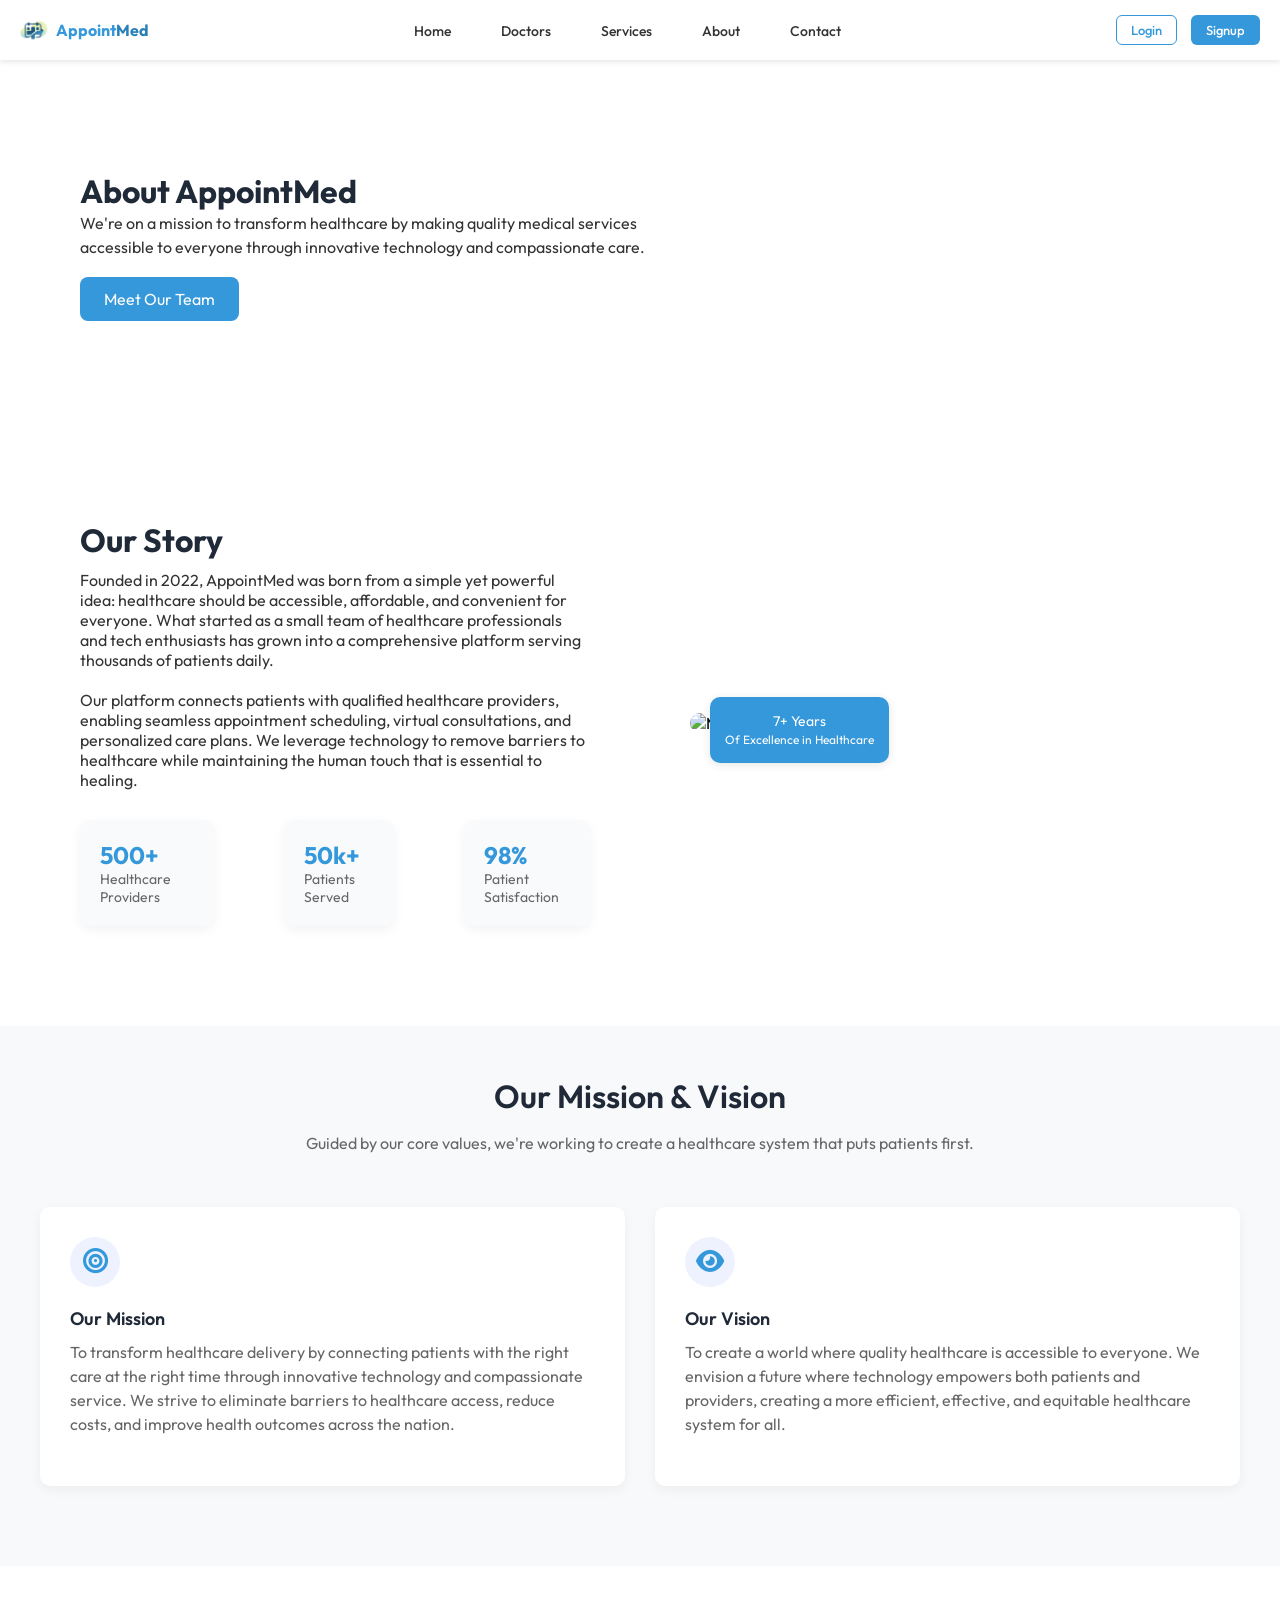
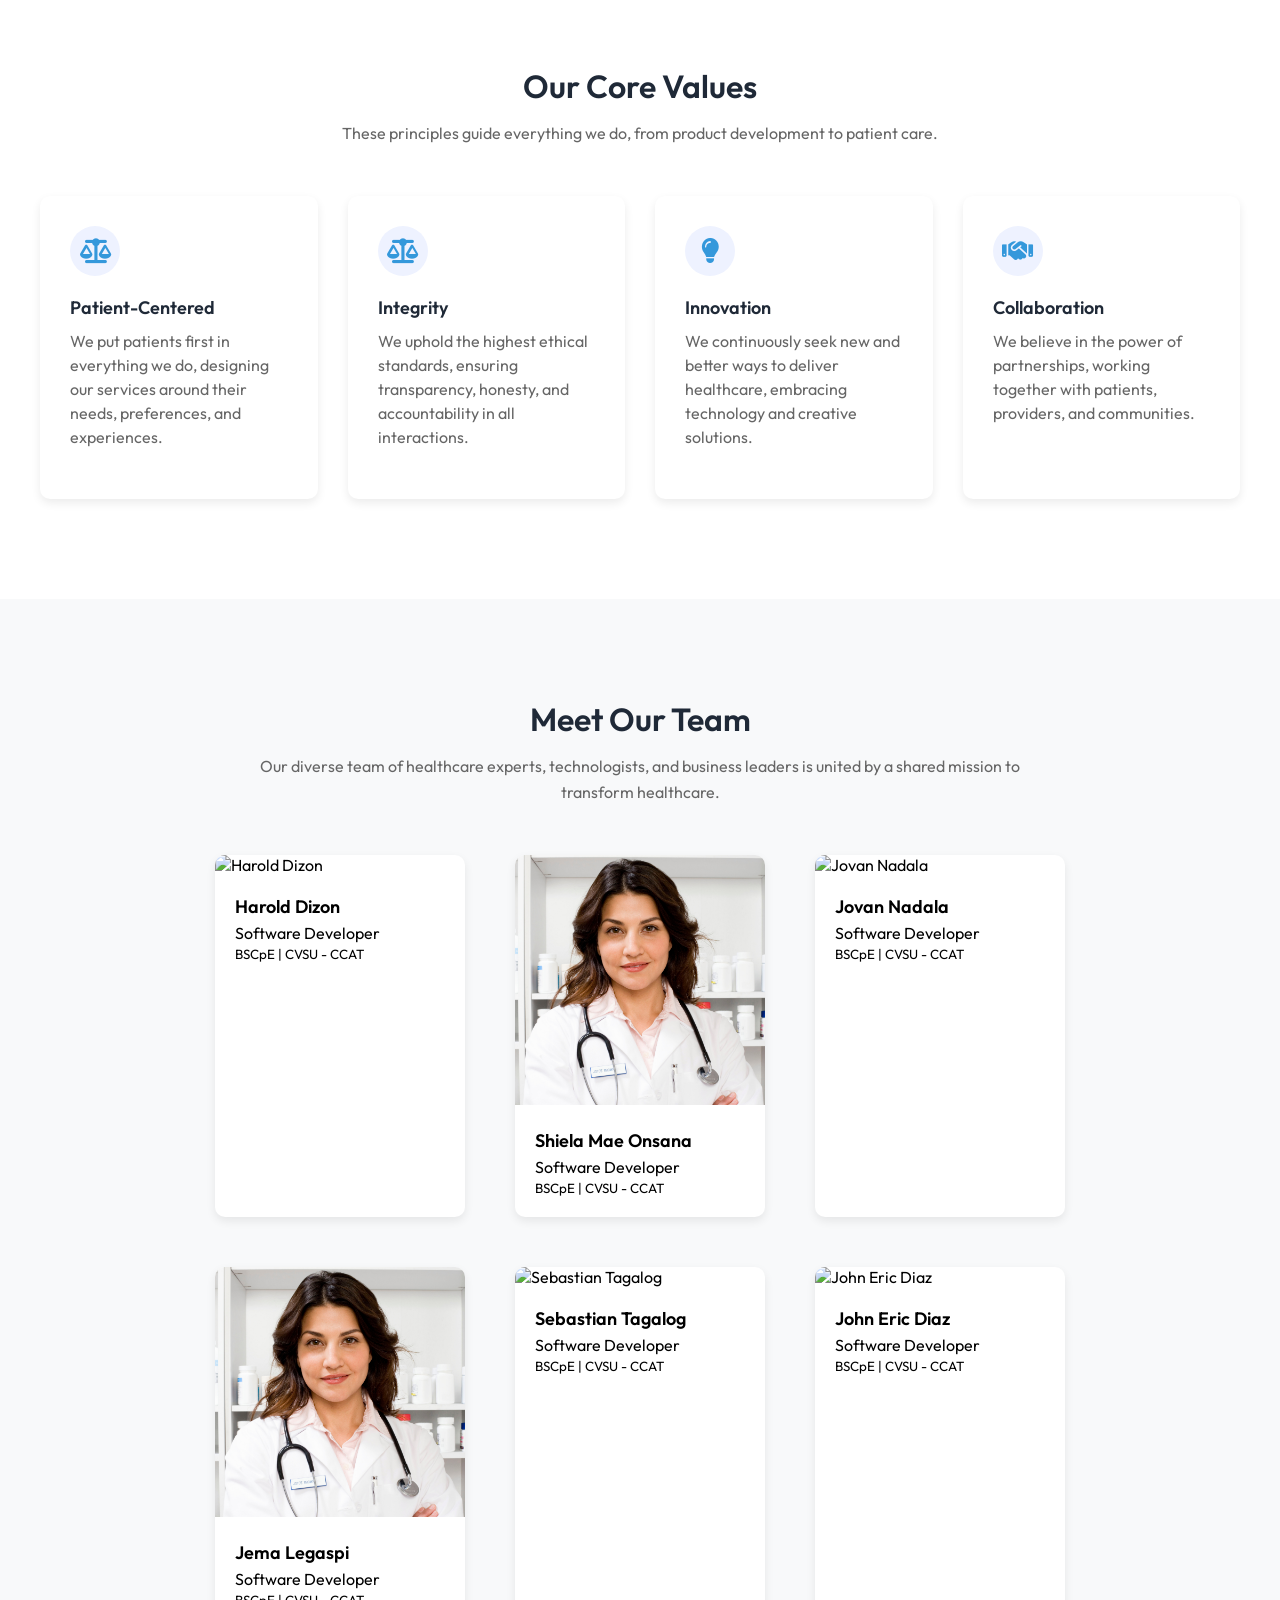
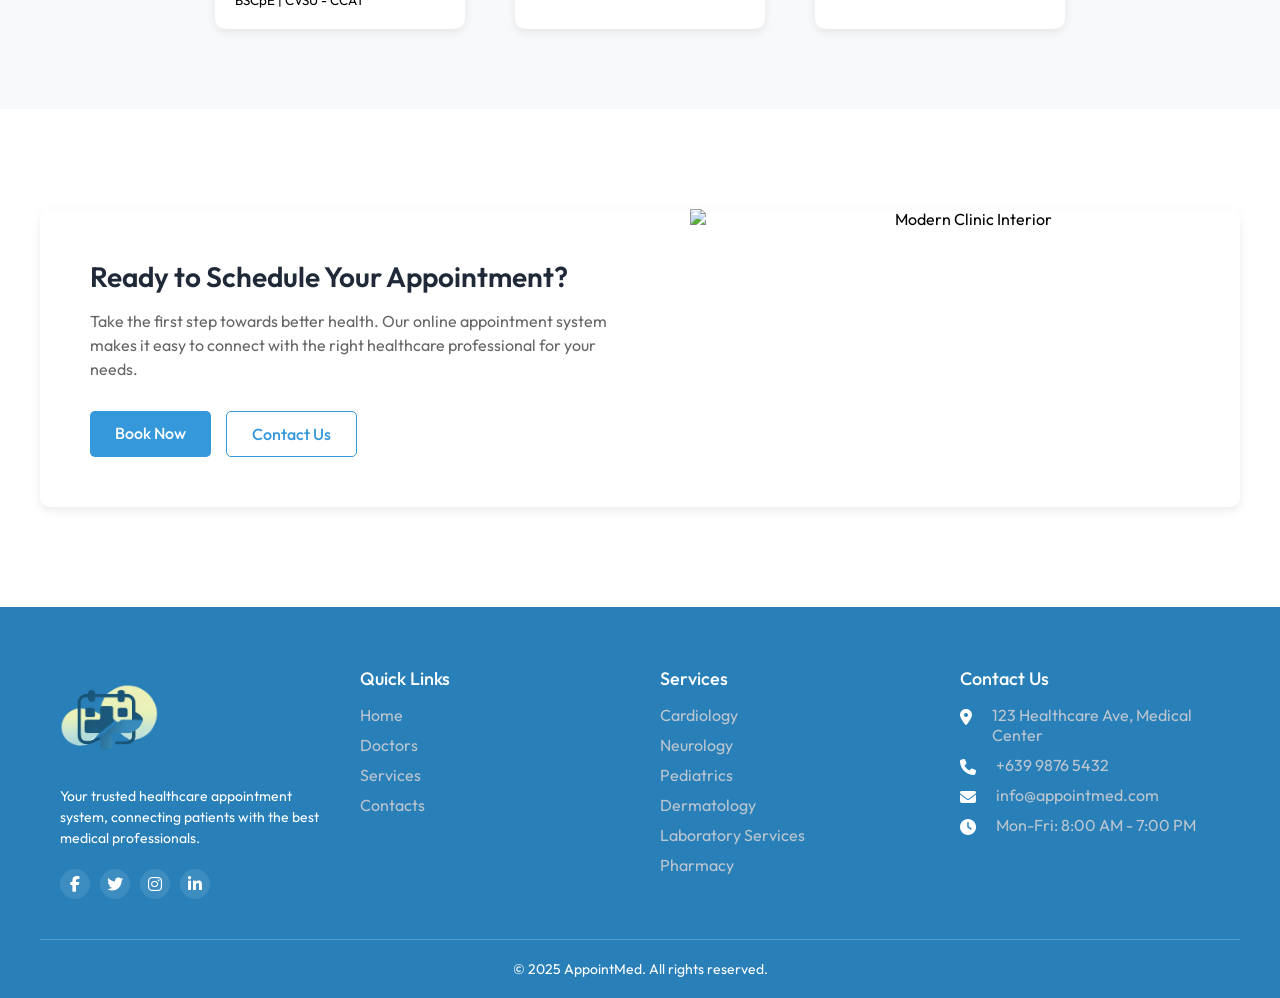
==== commit 33a93926: "fourth commit" ====
--- a/about.html
+++ b/about.html
@@ -11,8 +11,7 @@
 
     <style>
         .cta-section {
-            background-color: #fff;
-            padding: 50px 20px;
+            background-color: #fff !important;
             text-align: center;
         }
     </style>
@@ -31,7 +30,7 @@
             </div>
             <div class="nav-container" id="nav-container">
                 <ul class="nav-links">
-                    <li><a href="index.html">Home</a></li>
+                    <li><a href="#home">Home</a></li>
                     <li><a href="doctors.html">Doctors</a></li>
                     <li><a href="services.html">Services</a></li>
                     <li><a href="about.html">About</a></li>
@@ -240,7 +239,7 @@
                     with the right healthcare professional for your needs.</p>
                 <div class="cta-buttons">
                     <a href="#" class="btn-book-now">Book Now</a>
-                    <a href="#" class="btn-contact">Contact Us</a>
+                    <a href="contacts.html" class="btn-contact">Contact Us</a>
                 </div>
             </div>
             <div class="cta-image">
@@ -248,7 +247,7 @@
             </div>
         </div>
     </section>
-    
+
     <!-- Footer -->
     <footer class="site-footer">
         <div class="footer-container">
@@ -304,6 +303,8 @@
 
         </div>
     </footer>
+
+    <script src="script/script.js"></script>
 </body>
 
 </html>
--- a/style.css
+++ b/style.css
@@ -459,22 +459,26 @@
     padding: 50px 20px;
     text-align: center;
 }
+
 .testimonials-header {
     text-align: center;
     max-width: 800px;
     margin: 0 auto 50px;
 }
+
 .testimotinals-header h2 {
     font-size: 32px;
     color: #1F2937;
     margin-bottom: 15px;
     font-weight: 600;
 }
+
 .testimotinals-header p {
     font-size: 16px;
     color: #666666;
     line-height: 1.5;
 }
+
 .testimonials-container {
     display: flex;
     flex-wrap: wrap;
@@ -482,6 +486,7 @@
     gap: 30px;
     margin-bottom: 50px;
 }
+
 .testimonial-card {
     background-color: #fff;
     border-radius: 10px;
@@ -495,21 +500,25 @@
     text-align: left;
     margin-top: 80px;
 }
+
 .stars {
     color: #ffc107;
     font-size: 18px;
     margin-bottom: 15px;
 }
+
 .quote {
     color: #1F2937;
     font-size: 16px;
     margin-bottom: 30px;
     flex-grow: 1;
 }
+
 .patient-info {
     display: flex;
     align-items: center;
 }
+
 .patient-image {
     width: 60px;
     height: 60px;
@@ -517,15 +526,18 @@
     margin-right: 15px;
     object-fit: cover;
 }
+
 .patient-details {
     display: flex;
     flex-direction: column;
 }
+
 .patient-name {
     font-weight: 600;
     color: #1F2937;
     font-size: 16px;
 }
+
 .patient-type {
     color: #666;
     font-size: 14px;
@@ -626,6 +638,7 @@
     color: #fff;
     padding: 60px 0 0 0;
 }
+
 .footer-container {
     max-width: 1200px;
     margin: 0 auto;
@@ -634,22 +647,27 @@
     gap: 40px;
     padding: 0 20px 40px;
 }
+
 .footer-logo {
     grid-column: span 1;
 }
+
 .footer-logo-img {
     width: 100px;
     margin-bottom: 15px;
 }
+
 .footer-tagline {
     font-size: 14px;
     margin-bottom: 20px;
     line-height: 1.5;
 }
+
 .social-icons {
     display: flex;
     gap: 10px;
 }
+
 .social-icon {
     background-color: rgba(255, 255, 255, 0.1);
     width: 30px;
@@ -662,48 +680,58 @@
     transition: background-color 0.3s;
     text-decoration: none;
 }
+
 .social-icon:hover {
     background-color: #2980b9;
 }
+
 .footer-links,
 .footer-services,
 .footer-contact {
     grid-column: span 1;
 }
+
 .site-footer h3 {
     font-size: 18px;
     font-weight: 500;
     margin-bottom: -15px;
     color: #fff;
 }
+
 .site-footer ul {
     font-size: 16px;
     list-style: none;
     padding: 0;
     color: #bbc5d0;
 }
+
 .site-footer ul li {
     margin-bottom: 10px;
     color: #bbc5d0;
 }
+
 .site-footer ul li a {
     color: #bbc5d0;
     text-decoration: none;
     transition: color 0.3s;
 }
+
 .site-footer ul li a:hover {
     color: #fff;
 }
+
 .contact-info li {
     display: flex;
     align-items: flex-start;
     gap: 10px;
     color: #bbc5d0;
 }
+
 .contact-info li i {
     color: #fff;
     margin-top: 4px;
 }
+
 .footer-bottom {
     border-top: 1px solid rgba(255, 255, 255, 0.2);
     padding: 20px 0;
@@ -711,6 +739,7 @@
     margin: 0 auto;
     font-size: 14px;
 }
+
 .footer-bottom .copyright {
     text-align: center;
 }
@@ -870,7 +899,7 @@
 }
 
 .services-text p {
-    color: #333;
+    color: #666;
     font-size: 16px;
 }
 
@@ -896,13 +925,41 @@
     margin-left: 27px;
 }
 
+.stats1 {
+    display: flex;
+    gap: 30px;
+    margin-top: 30px;
+}
+
+.stat1 {
+    background-color: #f9fafb;
+    border-radius: 10px;
+    padding: 20px;
+    box-shadow: 0 4px 12px rgba(0, 0, 0, 0.05);
+    transition: transform 0.3s ease, box-shadow 0.3s ease;
+}
+
+.stat1:hover {
+    background-color: #dadbdd;
+}
+
+.stat1 h3 {
+    font-size: 24px;
+    color: #3498db;
+}
+
+.stat1 p {
+    font-size: 14px;
+
+}
+
 .services-image {
     position: relative;
     flex: 1;
 }
 
 .services-image img {
-    width: 90%;
+    width: 100%;
     border-radius: 10px;
 }
 
@@ -1129,9 +1186,9 @@
     font-size: 25px;
 }
 
-.core-valies {
+.core-values {
     padding: 50px 20px;
-    background-color: #f8f9fa;
+    background-color: #fff;
 }
 
 .cv-header {
@@ -1486,12 +1543,13 @@
 }
 
 /* Media Queries for Responsiveness */
-
+/*index.html*/
 /* Large tablets and small desktops */
 @media screen and (max-width: 1024px) {
     .navbar {
-        padding: 0px 50px;  
-    }
+        padding: 0px 50px;
+    }
+
     .hero {
         padding: 80px 60px;
     }
@@ -1525,16 +1583,16 @@
         gap: 25px;
         max-width: 800px;
     }
-    
+
     .service-card {
         padding: 25px;
     }
-    
+
     .service-icon {
         width: 45px;
         height: 45px;
     }
-    
+
     .service-icon i {
         font-size: 22px;
     }
@@ -1542,19 +1600,23 @@
     .testimonials-section {
         padding: 80px 60px;
     }
+
     .testimonials-header {
         max-width: 700px;
         margin: 0 auto 40px;
     }
+
     .testimotinals-header h2 {
         font-size: 30px;
         margin-bottom: 16px;
     }
+
     .testimonials-container {
         gap: 25px;
         max-width: 950px;
         margin: 0 auto 50px;
     }
+
     .testimonial-card {
         min-width: 280px;
         max-width: 320px;
@@ -1562,13 +1624,16 @@
         margin-top: 20px;
         transition: transform 0.3s ease;
     }
+
     .testimonial-card:hover {
         transform: translateY(-5px);
         box-shadow: 0 6px 15px rgba(0, 0, 0, 0.1);
     }
+
     .quote {
         line-height: 1.6;
     }
+
     .stars {
         margin-bottom: 18px;
     }
@@ -1580,11 +1645,11 @@
     .cta-content {
         padding: 40px;
     }
-    
+
     .cta-content h2 {
         font-size: 26px;
     }
-    
+
     .cta-container {
         margin-top: 40px;
         margin-bottom: 40px;
@@ -1594,23 +1659,23 @@
         gap: 30px;
         padding: 0 60px 30px;
     }
-    
+
     .site-footer h3 {
         font-size: 17px;
     }
-    
+
     .site-footer ul {
         font-size: 15px;
     }
-    
+
     .footer-logo-img {
         width: 90px;
     }
-    
+
     .footer-tagline {
         font-size: 13px;
     }
-    
+
     .contact-info li {
         font-size: 14px;
     }
@@ -1705,28 +1770,28 @@
     .medical-services {
         padding: 60px 40px;
     }
-    
+
     .services-header {
         margin-bottom: 40px;
     }
-    
+
     .services-header h2 {
         font-size: 28px;
     }
-    
+
     .services-header p {
         font-size: 15px;
         padding: 0 20px;
     }
-    
+
     .services-container {
         gap: 20px;
     }
-    
+
     .service-card h3 {
         font-size: 17px;
     }
-    
+
     .service-card p {
         font-size: 15px;
     }
@@ -1734,20 +1799,25 @@
     .testimonials-section {
         padding: 60px 40px;
     }
+
     .testimonials-header {
         margin-bottom: 30px;
     }
+
     .testimonial-card {
         min-width: 240px;
         max-width: 100%;
         margin-top: 40px;
     }
+
     .testimotinals-header h2 {
         font-size: 26px;
     }
+
     .testimotinals-header p {
         font-size: 15px;
     }
+
     .quote {
         font-size: 15px;
     }
@@ -1756,27 +1826,27 @@
         flex-direction: column-reverse;
         margin-top: 20px;
         margin-bottom: 20px;
-        
-    }
-    
+
+    }
+
     .cta-content {
         padding: 30px;
     }
-    
+
     .cta-content h2 {
         font-size: 24px;
         text-align: center;
     }
-    
+
     .cta-content p {
         text-align: center;
         margin-bottom: 25px;
     }
-    
+
     .cta-buttons {
         justify-content: center;
     }
-    
+
     .cta-image {
         height: 300px;
     }
@@ -1784,24 +1854,24 @@
     .site-footer {
         padding: 40px 0 0 0;
     }
-    
+
     .footer-container {
         gap: 30px 40px;
     }
-    
+
     .footer-logo {
         text-align: center;
         margin-bottom: 10px;
     }
-    
+
     .footer-logo-img {
         width: 80px;
     }
-    
+
     .social-icons {
         justify-content: center;
     }
-    
+
     .site-footer h3 {
         margin-bottom: -10px;
         font-size: 16px;
@@ -1814,7 +1884,7 @@
     .footer-links ul {
         font-size: 10px;
     }
-    
+
     .footer-bottom {
         padding: 15px 20px;
     }
@@ -1852,15 +1922,15 @@
         grid-template-columns: 1fr;
         max-width: 450px;
     }
-    
+
     .service-card {
         padding: 25px 20px;
     }
-    
+
     .services-header {
         margin-bottom: 30px;
     }
-    
+
     .medical-services {
         padding: 35px 15px;
     }
@@ -1870,11 +1940,13 @@
         align-items: center;
         gap: 40px;
     }
+
     .testimonial-card {
         width: 100%;
         max-width: 450px;
         margin-top: 0;
     }
+
     .testimonials-header {
         margin-bottom: 20px;
     }
@@ -1882,21 +1954,21 @@
     .cta-section {
         padding: 30px 15px;
     }
-    
+
     .cta-content {
         padding: 25px 20px;
     }
-    
+
     .cta-content h2 {
         font-size: 22px;
         margin-bottom: 12px;
     }
-    
+
     .cta-content p {
         font-size: 15px;
         margin-bottom: 20px;
     }
-    
+
     .cta-image {
         height: 250px;
     }
@@ -1904,29 +1976,29 @@
     .site-footer {
         padding: 30px 0 0 0;
     }
-    
+
     .footer-container {
         grid-template-columns: 1fr;
         gap: 25px;
         padding: 0 15px 25px;
     }
-    
-    .footer-logo, 
+
+    .footer-logo,
     .footer-links,
     .footer-services,
     .footer-contact {
         grid-column: 1;
         text-align: center;
     }
-    
+
     .contact-info li {
         justify-content: center;
     }
-    
+
     .site-footer h3 {
         font-size: 16px;
     }
-    
+
     .footer-bottom {
         padding: 15px;
     }
@@ -1985,67 +2057,68 @@
     .doctors-section {
         padding: 15px 25px;
     }
-    
+
     .doctors-header {
         margin-bottom: 25px;
     }
-    
+
     .doctors-header h2 {
         font-size: 22px;
         margin-bottom: 10px;
     }
-    
+
     .doctors-header p {
         font-size: 12px;
         padding: 0 10px;
         line-height: 1.4;
     }
-    
+
     .doctor-card {
         width: 300px;
         height: 400px;
         box-shadow: 0 2px 8px rgba(0, 0, 0, 0.08);
     }
-    
+
     .doctor-card img {
-        aspect-ratio: 4/3;  /* Slightly shorter images on mobile */
-    }
-    
+        aspect-ratio: 4/3;
+        /* Slightly shorter images on mobile */
+    }
+
     .doctor-info {
         padding: 15px;
     }
-    
+
     .doctor-info h3 {
         font-size: 15px;
     }
-    
+
     .specialty {
         font-size: 13px;
     }
-    
+
     .rating {
         font-size: 15px;
     }
-    
+
     .rating span {
         font-size: 13px;
     }
-    
+
     .availability {
         font-size: 13px;
         margin-bottom: 12px;
     }
-    
+
     .btn-appoint {
         padding: 8px 0;
         font-size: 14px;
     }
-    
+
     .view-all {
         margin-top: 30px;
         margin-bottom: 30px;
     }
-    
+
     .view-all-btn {
         padding: 8px 18px;
         font-size: 14px;
@@ -2054,46 +2127,46 @@
     .medical-services {
         padding: 30px 25px;
     }
-    
+
     .services-header {
         margin-bottom: 25px;
     }
-    
+
     .services-header h2 {
         font-size: 22px;
         margin-bottom: 10px;
     }
-    
+
     .services-header p {
         font-size: 12px;
         padding: 0 10px;
         line-height: 1.5;
     }
-    
+
     .services-container {
         gap: 15px;
     }
-    
+
     .service-card {
         padding: 20px 15px;
         border-radius: 8px;
     }
-    
+
     .service-icon {
         width: 40px;
         height: 40px;
         margin-bottom: 15px;
     }
-    
+
     .service-icon i {
         font-size: 20px;
     }
-    
+
     .service-card h3 {
         font-size: 16px;
         margin-bottom: 8px;
     }
-    
+
     .service-card p {
         font-size: 14px;
         line-height: 1.4;
@@ -2103,32 +2176,40 @@
         padding: 30px 25px;
         margin-bottom: -20px;
     }
+
     .testimotinals-header h2 {
         font-size: 22px;
         margin-bottom: 10px;
     }
+
     .testimotinals-header p {
         font-size: 12px;
         margin-bottom: 30px;
     }
+
     .testimonial-card {
         padding: 20px;
     }
+
     .stars {
         font-size: 16px;
         margin-bottom: 10px;
     }
+
     .quote {
         margin-bottom: 20px;
         font-size: 14px;
     }
+
     .patient-image {
         width: 50px;
         height: 50px;
     }
+
     .patient-name {
         font-size: 15px;
     }
+
     .patient-type {
         font-size: 13px;
     }
@@ -2136,35 +2217,36 @@
     .cta-section {
         padding: 30px 25px;
     }
-    
+
     .cta-container {
         margin-top: 20px;
         margin-bottom: 20px;
     }
-    
+
     .cta-content {
         padding: 20px 15px;
     }
-    
+
     .cta-content h2 {
         font-size: 20px;
     }
-    
+
     .cta-content p {
         font-size: 14px;
     }
-    
+
     .cta-buttons {
         flex-direction: column;
         gap: 10px;
     }
-    
-    .btn-book-now, .btn-contact {
+
+    .btn-book-now,
+    .btn-contact {
         padding: 10px 20px;
         width: 100%;
         text-align: center;
     }
-    
+
     .cta-image {
         height: 200px;
     }
@@ -2175,13 +2257,13 @@
         padding: 0px 25px;
         margin-top: -25px;
     }
-    
+
     .footer-logo {
         width: 100%;
         text-align: center;
         margin-bottom: 25px;
     }
-    
+
     /* Place Quick Links, Services, and Contact side by side */
     .footer-links,
     .footer-services {
@@ -2197,38 +2279,38 @@
         vertical-align: top;
         text-align: left;
     }
-   
+
     .site-footer {
         padding: 40px 0 0 0;
     }
-    
+
     .site-footer h3 {
         margin-bottom: -10px;
         font-size: 16px;
     }
-    
+
     .site-footer ul {
         font-size: 14px;
     }
-    
+
     .social-icons {
         justify-content: center;
         margin-bottom: 10px;
     }
-    
+
     .footer-bottom {
         padding: 15px;
         width: 380px;
         align-items: center;
     }
-    
+
     .footer-tagline {
         margin-bottom: 15px;
     }
-    
+
     /* Adjust contact info for smaller width */
     .contact-info li {
-        display: flex;  
+        display: flex;
         flex-direction: row;
         align-items: flex-start;
         gap: 0px;
@@ -2236,5 +2318,856 @@
         margin-bottom: 5px;
         justify-content: left;
     }
-  
-}+
+}
+
+/*END OF INDEX.HTML*/
+
+/*doctor.html*/
+
+@media screen and (max-width: 1024px) {
+    .doctor-hero {
+        padding: 80px 60px;
+        height: 35vh;
+    }
+
+    .doctor-hero h1 {
+        font-size: 28px;
+    }
+
+    .page-container {
+        padding: 30px;
+        gap: 20px;
+    }
+
+    .doctor-card {
+        width: calc(50% - 13px);
+    }
+}
+
+@media screen and (max-width: 768px) {
+    .doctor-hero {
+        padding: 60px 40px;
+        height: 30vh;
+        justify-content: center;
+        text-align: center;
+    }
+
+    .doctor-hero h1 {
+        font-size: 26px;
+    }
+
+    .doctor-hero p {
+        font-size: 15px;
+    }
+
+    .doctor-hero p br {
+        display: none;
+    }
+
+    .btn-book {
+        margin-top: -15px;
+    }
+
+    .page-container {
+        flex-direction: column;
+        padding: 25px;
+    }
+
+    .sidebar {
+        width: 100%;
+        margin-bottom: 20px;
+    }
+
+    .doctors-cardss {
+        gap: 20px;
+
+    }
+
+    .doctor-card {
+        width: calc(50% - 10px);
+    }
+}
+
+@media screen and (max-width: 600px) {
+    .doctor-hero {
+        padding: 50px 30px;
+        height: auto;
+        min-height: 25vh;
+    }
+
+    .doctor-hero h1 {
+        font-size: 24px;
+        margin-bottom: 15px;
+    }
+
+    .doctor-hero p {
+        font-size: 14px;
+        margin-bottom: 25px;
+    }
+
+    .doctors-cardss {
+        gap: 15px;
+    }
+
+    .doctor-card {
+        width: 100%;
+    }
+
+    .doctor-card img {
+        height: 180px;
+    }
+}
+
+@media screen and (max-width: 480px) {
+    .doctor-hero {
+        padding: 40px 20px;
+    }
+
+    .doctor-hero h1 {
+        font-size: 22px;
+    }
+
+    .doctor-hero {
+        padding: 10px 20px;
+        font-size: 14px;
+        width: 100%;
+        text-align: center;
+    }
+
+    .btn-book {
+        padding: 10px 20px;
+        font-size: 14px;
+        text-align: center;
+        margin-bottom: 10px;
+    }
+
+    .page-container {
+        padding: 15px;
+    }
+
+    .sidebar {
+        padding: 15px;
+    }
+
+    .doctor-card {
+        height: 360px;
+    }
+
+    .doctor-info {
+        padding: 15px;
+    }
+
+    .doctor-info h3 {
+        font-size: 16px;
+    }
+
+    .filter-group select,
+    .btn-appoint {
+        padding: 8px 10px;
+    }
+
+    .view-all-btn {
+        padding: 10px 20px;
+    }
+}
+
+/*END OF DOCTOR.HTML*/
+
+/*SERVICES.HTML*/
+
+@media screen and (max-width: 1024px) {
+    .service-hero {
+        padding: 80px 60px;
+        height: 35vh;
+    }
+
+    .service-hero h1 {
+        font-size: 28px;
+    }
+
+    .services {
+        padding: 80px 100px;
+        gap: 60px;
+    }
+
+    .services-text h2 {
+        font-size: 28px;
+    }
+
+    .stats1 {
+        gap: 20px;
+    }
+
+    .stat1 h3 {
+        font-size: 24px;
+    }
+
+    .stat1 p {
+        font-size: 12px;
+    }
+
+}
+
+@media screen and (max-width: 768px) {
+    .service-hero {
+        padding: 60px 40px;
+        height: 30vh;
+        justify-content: center;
+        text-align: center;
+    }
+
+    .service-hero h1 {
+        font-size: 26px;
+    }
+
+    .service-hero p {
+        font-size: 15px;
+    }
+
+    .service-hero p br {
+        display: none;
+    }
+
+    .btn-book {
+        margin-top: -15px;
+    }
+
+    .services {
+        flex-direction: column;
+        padding: 60px 50px;
+        gap: 40px;
+    }
+
+    .services-text {
+        width: 100%;
+    }
+
+    .services-image {
+        width: 100%;
+    }
+
+    .service-hero {
+        padding: 80px 40px;
+    }
+
+    .stats1 {
+        flex-wrap: wrap;
+    }
+
+    .stat1 {
+        flex: 1;
+        min-width: 150px;
+    }
+
+
+}
+
+@media screen and (max-width: 600px) {
+    .service-hero {
+        padding: 50px 30px;
+        height: auto;
+        min-height: 25vh;
+    }
+
+    .service-hero h1 {
+        font-size: 24px;
+        margin-bottom: 15px;
+    }
+
+    .service-hero p {
+        font-size: 14px;
+        margin-bottom: 25px;
+    }
+
+    .services {
+        padding: 40px 30px;
+    }
+
+    .services-text h2 {
+        font-size: 24px;
+    }
+
+    .stats1 {
+        flex-direction: column;
+        gap: 15px;
+    }
+
+    .service-hero {
+        padding: 60px 30px;
+        height: 30vh;
+    }
+
+    ul li p {
+        margin-left: 25px;
+    }
+
+
+}
+
+@media screen and (max-width: 480px) {
+    .service-hero {
+        padding: 40px 20px;
+    }
+
+    .service-hero h1 {
+        font-size: 22px;
+    }
+
+    .service-hero {
+        padding: 10px 20px;
+        font-size: 14px;
+        width: 100%;
+        text-align: center;
+    }
+
+    .btn-book {
+        padding: 10px 20px;
+        font-size: 14px;
+        text-align: center;
+        margin-bottom: 10px;
+    }
+
+    .services {
+        padding: 30px 20px;
+    }
+
+    .services-text h2 {
+        font-size: 22px;
+    }
+
+    .services-text p {
+        font-size: 14px;
+    }
+
+    ul li {
+        font-size: 14px;
+    }
+
+    .service-badge {
+        font-size: 12px;
+        padding: 8px 16px;
+    }
+
+    .service-hero {
+        padding: 40px 20px;
+    }
+
+    .service-hero h1 {
+        font-size: 26px;
+    }
+
+    .service-hero p {
+        font-size: 14px;
+    }
+
+    .service-hero .btn {
+        padding: 10px 20px;
+        font-size: 14px;
+    }
+}
+
+/*END OF SERVICES.HTML*/
+
+/*ABOUT.HTML*/
+
+@media screen and (max-width: 1024px) {
+    .doctor-hero {
+        padding: 80px 60px;
+        height: 35vh;
+    }
+
+    .doctor-hero h1 {
+        font-size: 28px;
+    }
+
+    .our-story {
+        padding: 80px 60px;
+        gap: 60px;
+    }
+
+    .stats {
+        gap: 40px;
+    }
+
+    .story-text h2 {
+        font-size: 28px;
+    }
+
+    .mv-container {
+        max-width: 900px;
+    }
+
+    .cv-container {
+        max-width: 900px;
+        grid-template-columns: repeat(2, 1fr);
+    }
+
+    .leadership-team {
+        padding: 30px 60px;
+    }
+
+    .lt-cards {
+        gap: 30px;
+    }
+
+    .lt-card {
+        width: 220px;
+    }
+}
+
+@media screen and (max-width: 768px) {
+    .about-hero {
+        padding: 60px 40px;
+        height: 30vh;
+        justify-content: center;
+        text-align: center;
+    }
+
+    .about-hero h1 {
+        font-size: 26px;
+    }
+
+    .about-hero p {
+        font-size: 15px;
+    }
+
+    .about-hero p br {
+        display: none;
+    }
+
+    .btn {
+        margin-top: -15px;
+    }
+
+    .our-story {
+        flex-direction: column;
+        padding: 60px 40px;
+        gap: 50px;
+    }
+
+    .story-image {
+        width: 100%;
+    }
+
+    .story-image img {
+        width: 100%;
+    }
+
+    .badge {
+        left: 18%;
+        transform: translateX(-50%);
+    }
+
+    .stats {
+        justify-content: space-between;
+    }
+
+    .mv-container {
+        grid-template-columns: 1fr;
+        max-width: 600px;
+        gap: 20px;
+    }
+
+    .cv-container {
+        grid-template-columns: repeat(2, 1fr);
+        gap: 20px;
+        max-width: 600px;
+    }
+
+    .mv-header h2,
+    .cv-header h2 {
+        font-size: 28px;
+    }
+
+    .mv-header,
+    .cv-header {
+        margin-bottom: 30px;
+    }
+
+    .mv-card,
+    .cv-card {
+        padding: 25px;
+    }
+
+    .leadership-team {
+        padding: 5px 60px;
+
+    }
+
+    .lt-container {
+        margin-bottom: 50px;
+    }
+
+    .lt-header {
+        margin-bottom: 30px;
+    }
+
+    .lt-header h2 {
+        font-size: 28px;
+    }
+
+    .lt-cards {
+        gap: 20px;
+    }
+
+    .lt-card {
+        width: 200px;
+    }
+
+}
+
+@media screen and (max-width: 600px) {
+    .about-hero {
+        padding: 50px 30px;
+        height: auto;
+        min-height: 25vh;
+    }
+
+    .about-hero h1 {
+        font-size: 24px;
+        margin-bottom: 15px;
+    }
+
+    .about-hero p {
+        font-size: 14px;
+        margin-bottom: 25px;
+    }
+
+    .our-story {
+        padding: 50px 30px;
+    }
+
+    .stats {
+        flex-wrap: wrap;
+        gap: 20px;
+    }
+
+    .stat {
+        flex: 1 1 calc(50% - 20px);
+        min-width: calc(50% - 20px);
+    }
+
+    .cv-container {
+        grid-template-columns: 1fr;
+        max-width: 400px;
+    }
+
+    .mission-vision,
+    .core-values {
+        padding: 40px 15px;
+    }
+
+    .mv-header h2,
+    .cv-header h2 {
+        font-size: 24px;
+    }
+
+    .cv-header {
+        margin-top: 30px;
+    }
+
+    .leadership-team {
+        padding: 40px 15px;
+    }
+
+    .lt-header {
+        margin-top: 30px;
+    }
+
+    .lt-cards {
+        gap: 30px;
+    }
+
+    .lt-card {
+        width: 240px;
+    }
+
+    .lt-info h3 {
+        font-size: 16px;
+    }
+
+    .lt-info p,
+    .lt-info small {
+        font-size: 14px;
+    }
+}
+
+@media screen and (max-width: 480px) {
+    .about-hero {
+        padding: 40px 20px;
+    }
+
+    .about-hero h1 {
+        font-size: 22px;
+    }
+
+    .about-hero {
+        padding: 10px 20px;
+        font-size: 14px;
+        width: 100%;
+        text-align: center;
+    }
+
+    .btn {
+        padding: 10px 20px;
+        font-size: 14px;
+        text-align: center;
+        margin-bottom: 10px;
+    }
+
+    .our-story {
+        padding: 40px 25px;
+    }
+
+    .story-text h2 {
+        font-size: 24px;
+    }
+
+    .story-text p {
+        font-size: 14px;
+    }
+
+    .stats {
+        flex-direction: column;
+        align-items: center;
+    }
+
+    .stat {
+        width: 100%;
+    }
+
+    .badge {
+        margin-left: 30px;
+        padding: 10px;
+        font-size: 12px;
+    }
+
+    .mission-vision,
+    .core-values {
+        padding: 40px 25px;
+
+    }
+
+    .mv-card,
+    .cv-card {
+        padding: 20px;
+
+    }
+
+    .mv-icon,
+    .cv-icon {
+        width: 40px;
+        height: 40px;
+        font-size: 20px;
+    }
+
+    .mv-icon i,
+    .cv-icon i {
+        font-size: 20px;
+    }
+
+    .mv-header h2,
+    .cv-header h2 {
+        font-size: 22px;
+    }
+
+    .mv-card h3,
+    .cv-card h3 {
+        font-size: 16px;
+    }
+
+    .mv-card p,
+    .cv-card p,
+    .mv-header p,
+    .cv-header p {
+        font-size: 14px;
+    }
+
+    .lt-header h2 {
+        font-size: 24px;
+    }
+
+    .lt-header p {
+        font-size: 14px;
+    }
+
+    .lt-cards {
+        gap: 20px;
+    }
+
+    .lt-card {
+        width: 100%;
+        max-width: 280px;
+    }
+}
+
+/*END OF ABOUT.HTML*/
+
+/*CONTACT.HTML*/
+@media screen and (max-width: 1024px) {
+    .contact-hero {
+        padding: 80px 60px;
+        height: 35vh;
+    }
+
+    .contact-hero h1 {
+        font-size: 28px;
+    }
+
+    .main-content {
+        padding: 80px 60px;
+    }
+
+    .content-column {
+        min-width: 280px;
+    }
+
+    .card-1 {
+        height: auto;
+    }
+
+    .card-2 {
+        height: auto;
+    }
+}
+
+@media screen and (max-width: 768px) {
+    .contact-hero {
+        padding: 60px 40px;
+        height: 30vh;
+        justify-content: center;
+        text-align: center;
+    }
+
+    .contact-hero h1 {
+        font-size: 26px;
+    }
+
+    .contact-hero p {
+        font-size: 15px;
+    }
+
+    .contact-hero p br {
+        display: none;
+    }
+
+    .btn-book {
+        margin-top: -15px;
+    }
+
+    .main-content {
+        padding: 60px 40px;
+    }
+
+    .content-row {
+        flex-direction: column;
+    }
+
+    .content-column {
+        flex: 1 0 100%;
+        max-width: 100%;
+    }
+
+    .section-title {
+        font-size: 22px;
+    }
+
+    .card,
+    .card-1,
+    .card-2 {
+        height: auto;
+        margin-bottom: 20px;
+    }
+
+}
+
+@media screen and (max-width: 600px) {
+    .contact-hero {
+        padding: 50px 30px;
+        height: auto;
+        min-height: 25vh;
+    }
+
+    .contact-hero h1 {
+        font-size: 24px;
+        margin-bottom: 15px;
+    }
+
+    .contact-hero p {
+        font-size: 14px;
+        margin-bottom: 25px;
+    }
+
+    .main-content {
+        padding: 40px 30px;
+    }
+
+    .section-title {
+        font-size: 20px;
+    }
+
+    .contact-item {
+        flex-direction: column;
+    }
+
+    .contact-icon {
+        margin-bottom: 10px;
+    }
+
+    .submit-btn {
+        width: 100%;
+        padding: 12px 0;
+    }
+}
+
+@media screen and (max-width: 480px) {
+    .contact-hero {
+        padding: 40px 20px;
+    }
+
+    .contact-hero h1 {
+        font-size: 22px;
+    }
+
+    .contact-hero {
+        padding: 10px 20px;
+        font-size: 14px;
+        width: 100%;
+        text-align: center;
+    }
+
+    .btn-book {
+        padding: 10px 20px;
+        font-size: 14px;
+        text-align: center;
+        margin-bottom: 10px;
+    }
+
+    .main-content {
+        padding: 30px 20px;
+    }
+
+    .form-control {
+        padding: 8px 12px;
+        font-size: 14px;
+    }
+
+    .hours-table td {
+        padding: 10px 0;
+        font-size: 14px;
+    }
+
+    .contact-details p {
+        font-size: 14px;
+    }
+
+    .card,
+    .card-1,
+    .card-2 {
+        padding: 20px 15px;
+    }
+
+}
+
+/*END OF CONTACT.HTML*/
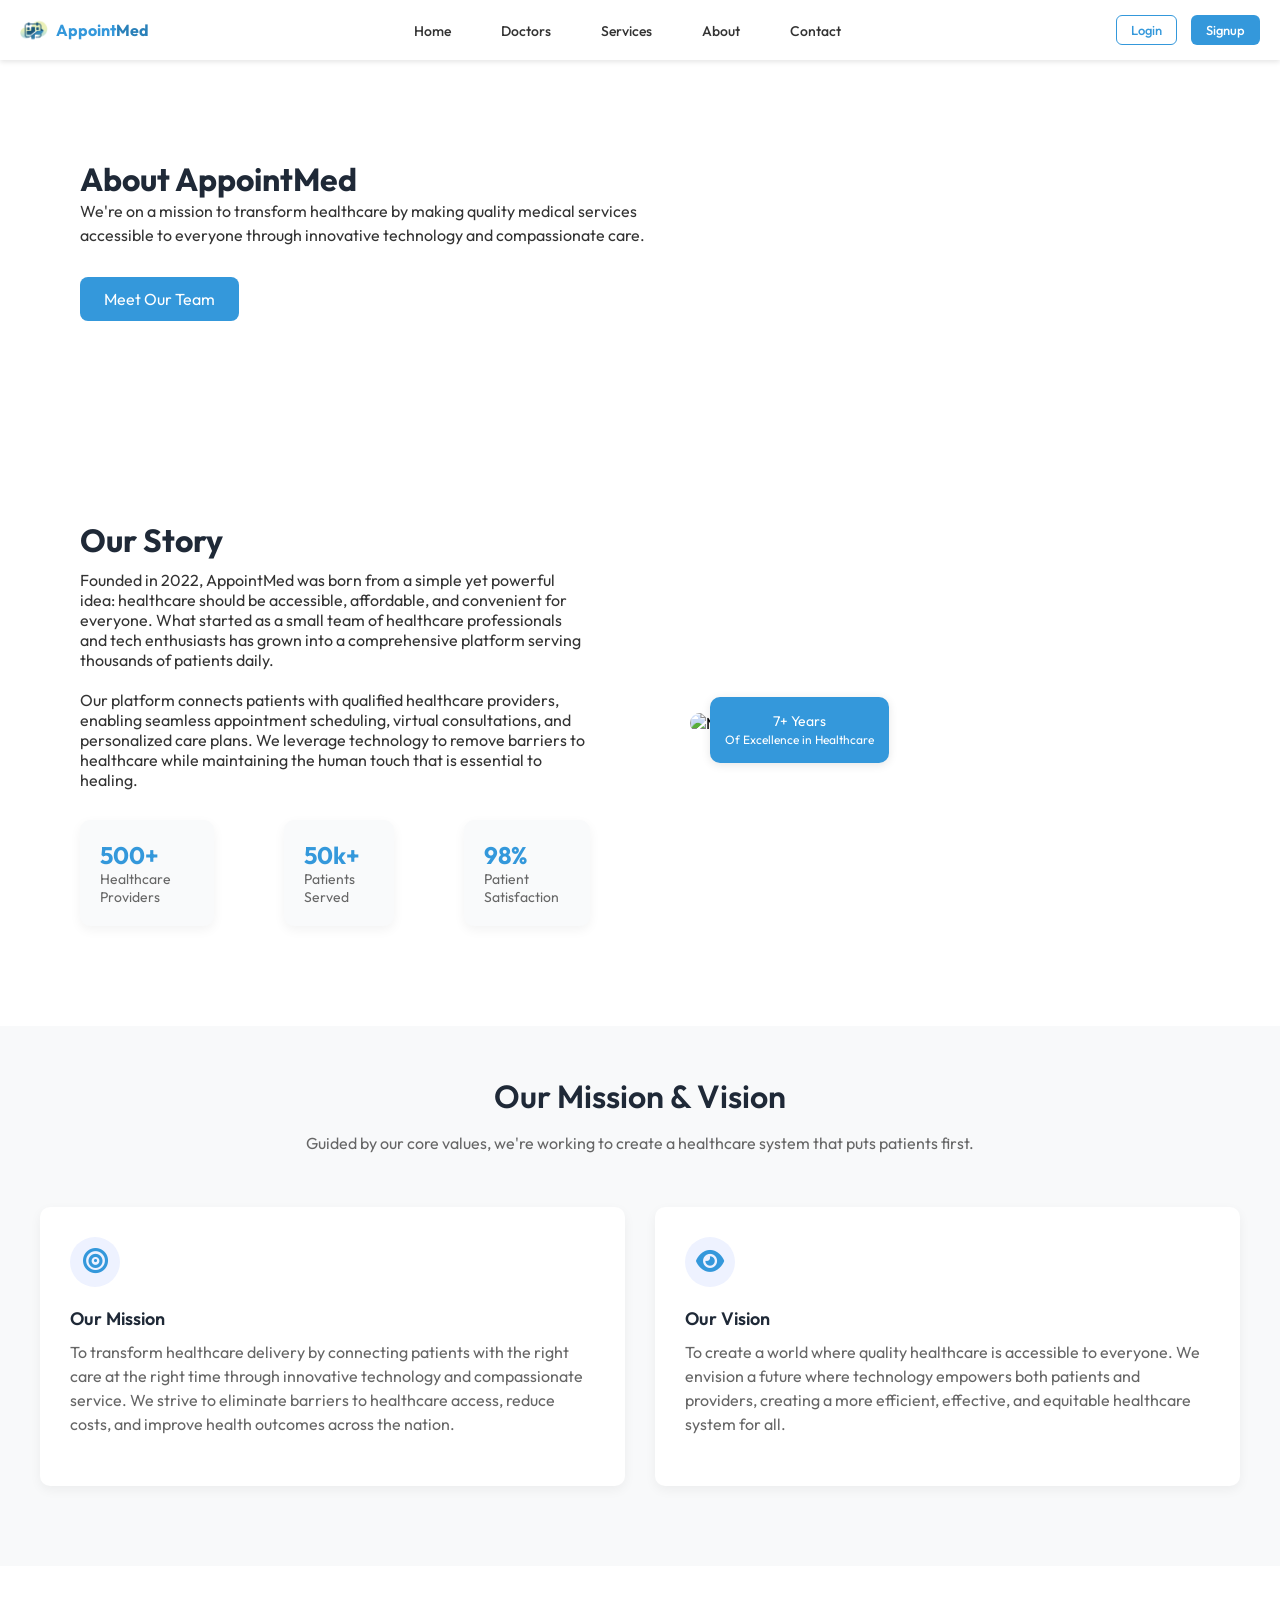
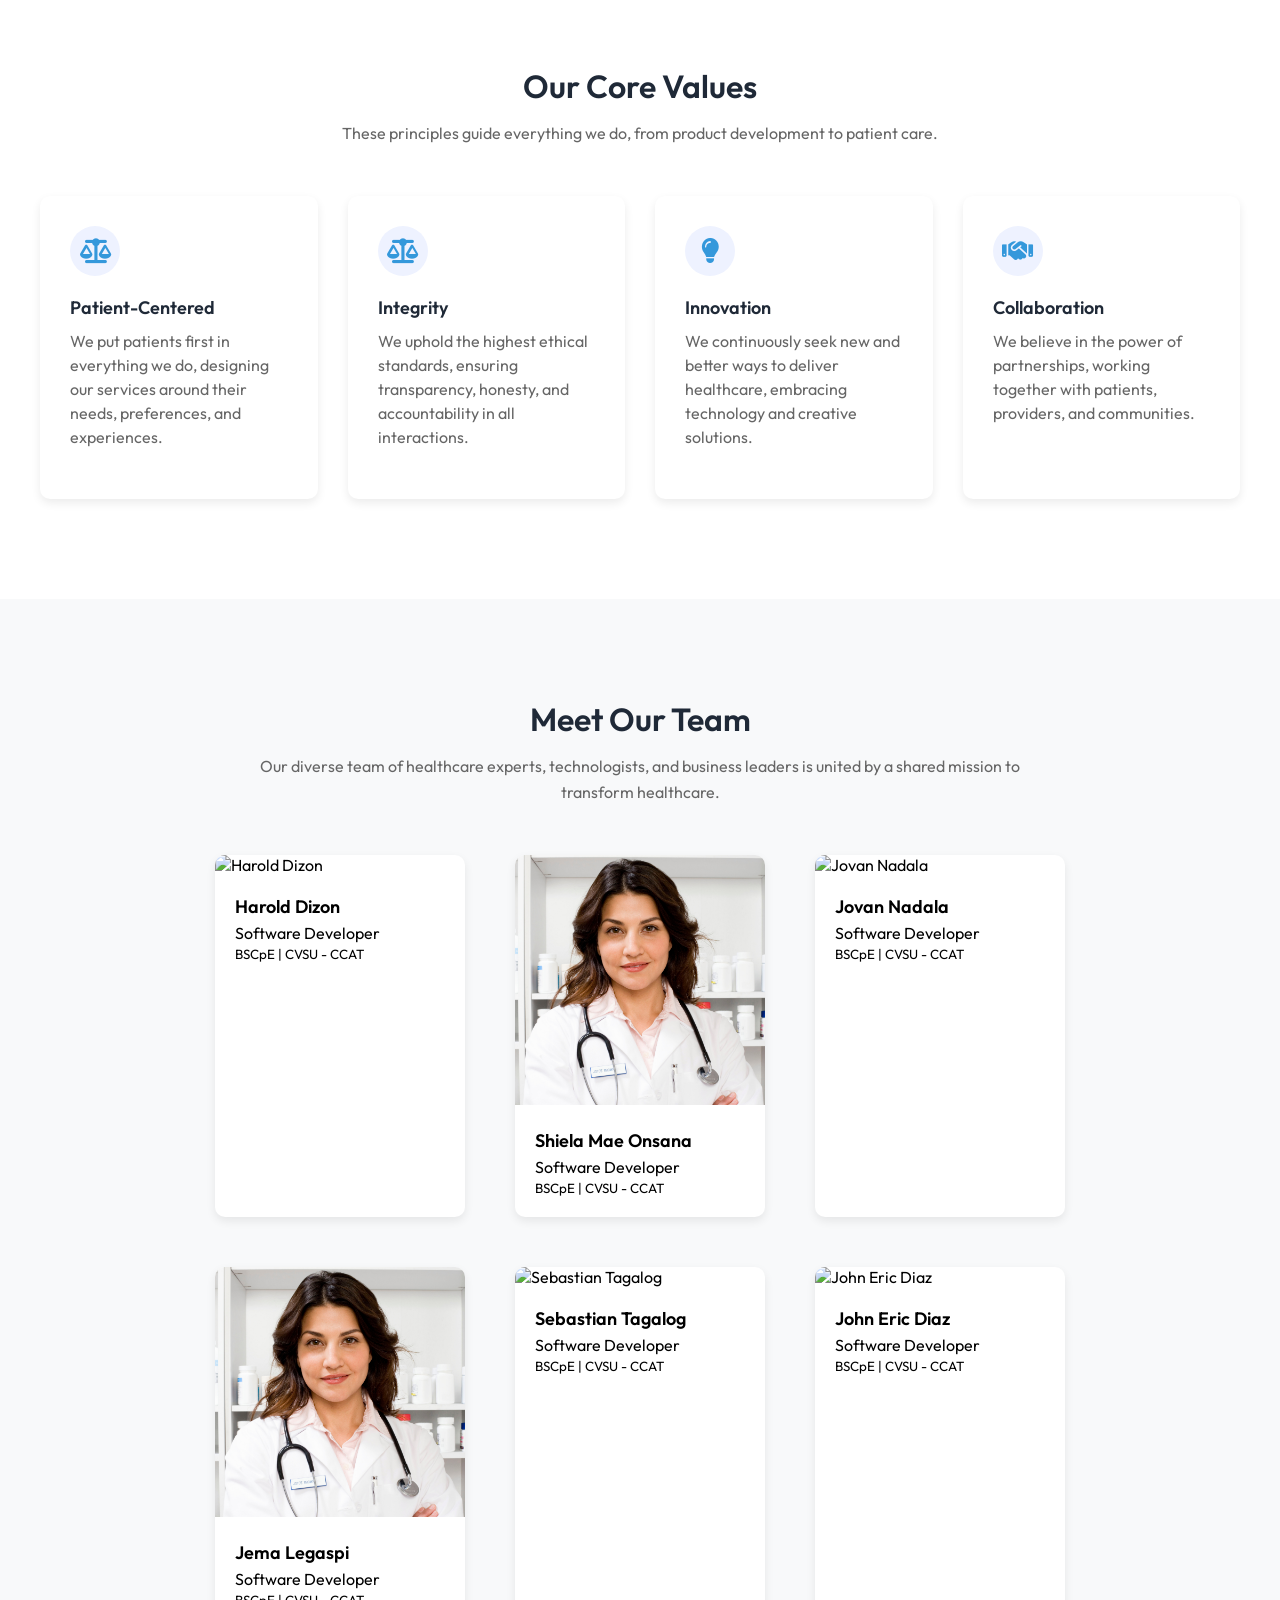
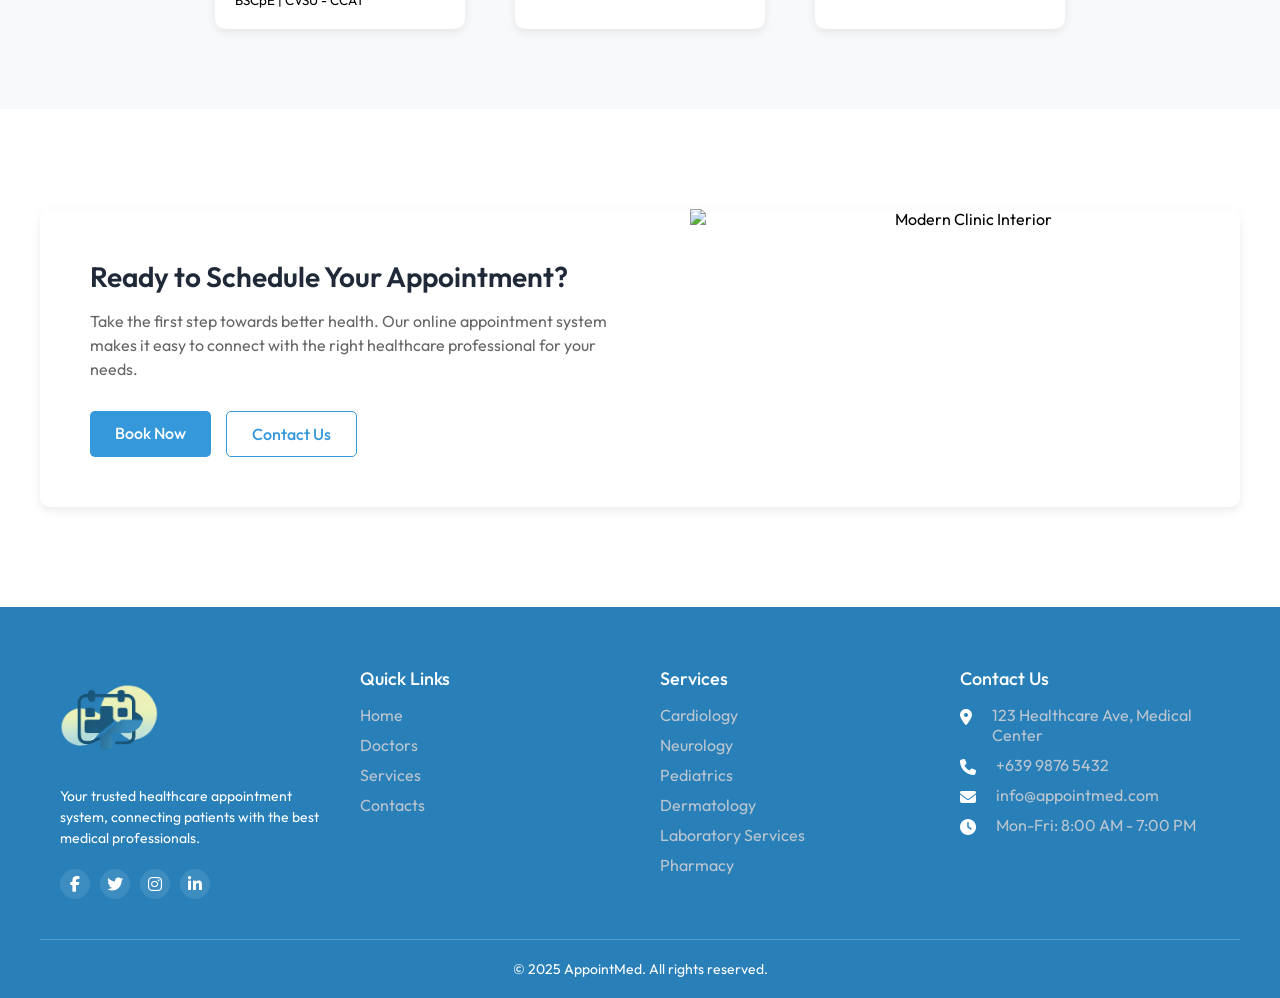
==== commit e1a7ac01: "seven" ====
--- a/about.html
+++ b/about.html
@@ -30,7 +30,7 @@
             </div>
             <div class="nav-container" id="nav-container">
                 <ul class="nav-links">
-                    <li><a href="#home">Home</a></li>
+                    <li><a href="index.html">Home</a></li>
                     <li><a href="doctors.html">Doctors</a></li>
                     <li><a href="services.html">Services</a></li>
                     <li><a href="about.html">About</a></li>
@@ -49,7 +49,7 @@
             <h1>About AppointMed</h1>
             <p>We're on a mission to transform healthcare by making quality medical services <br>accessible to everyone
                 through innovative technology and compassionate care.</p>
-            <a href="#team" class="btn">Meet Our Team</a>
+            <a href="#team" class="btn-book">Meet Our Team</a>
         </div>
 
     </section>
--- a/style.css
+++ b/style.css
@@ -2612,6 +2612,7 @@
 
     .service-hero h1 {
         font-size: 22px;
+        margin-top: 10px;
     }
 
     .service-hero {
@@ -2629,7 +2630,7 @@
     }
 
     .services {
-        padding: 30px 20px;
+        padding: 30px 30px;
     }
 
     .services-text h2 {
@@ -2909,12 +2910,13 @@
         text-align: center;
     }
 
-    .btn {
+    .btn-book {
         padding: 10px 20px;
         font-size: 14px;
         text-align: center;
         margin-bottom: 10px;
     }
+
 
     .our-story {
         padding: 40px 25px;
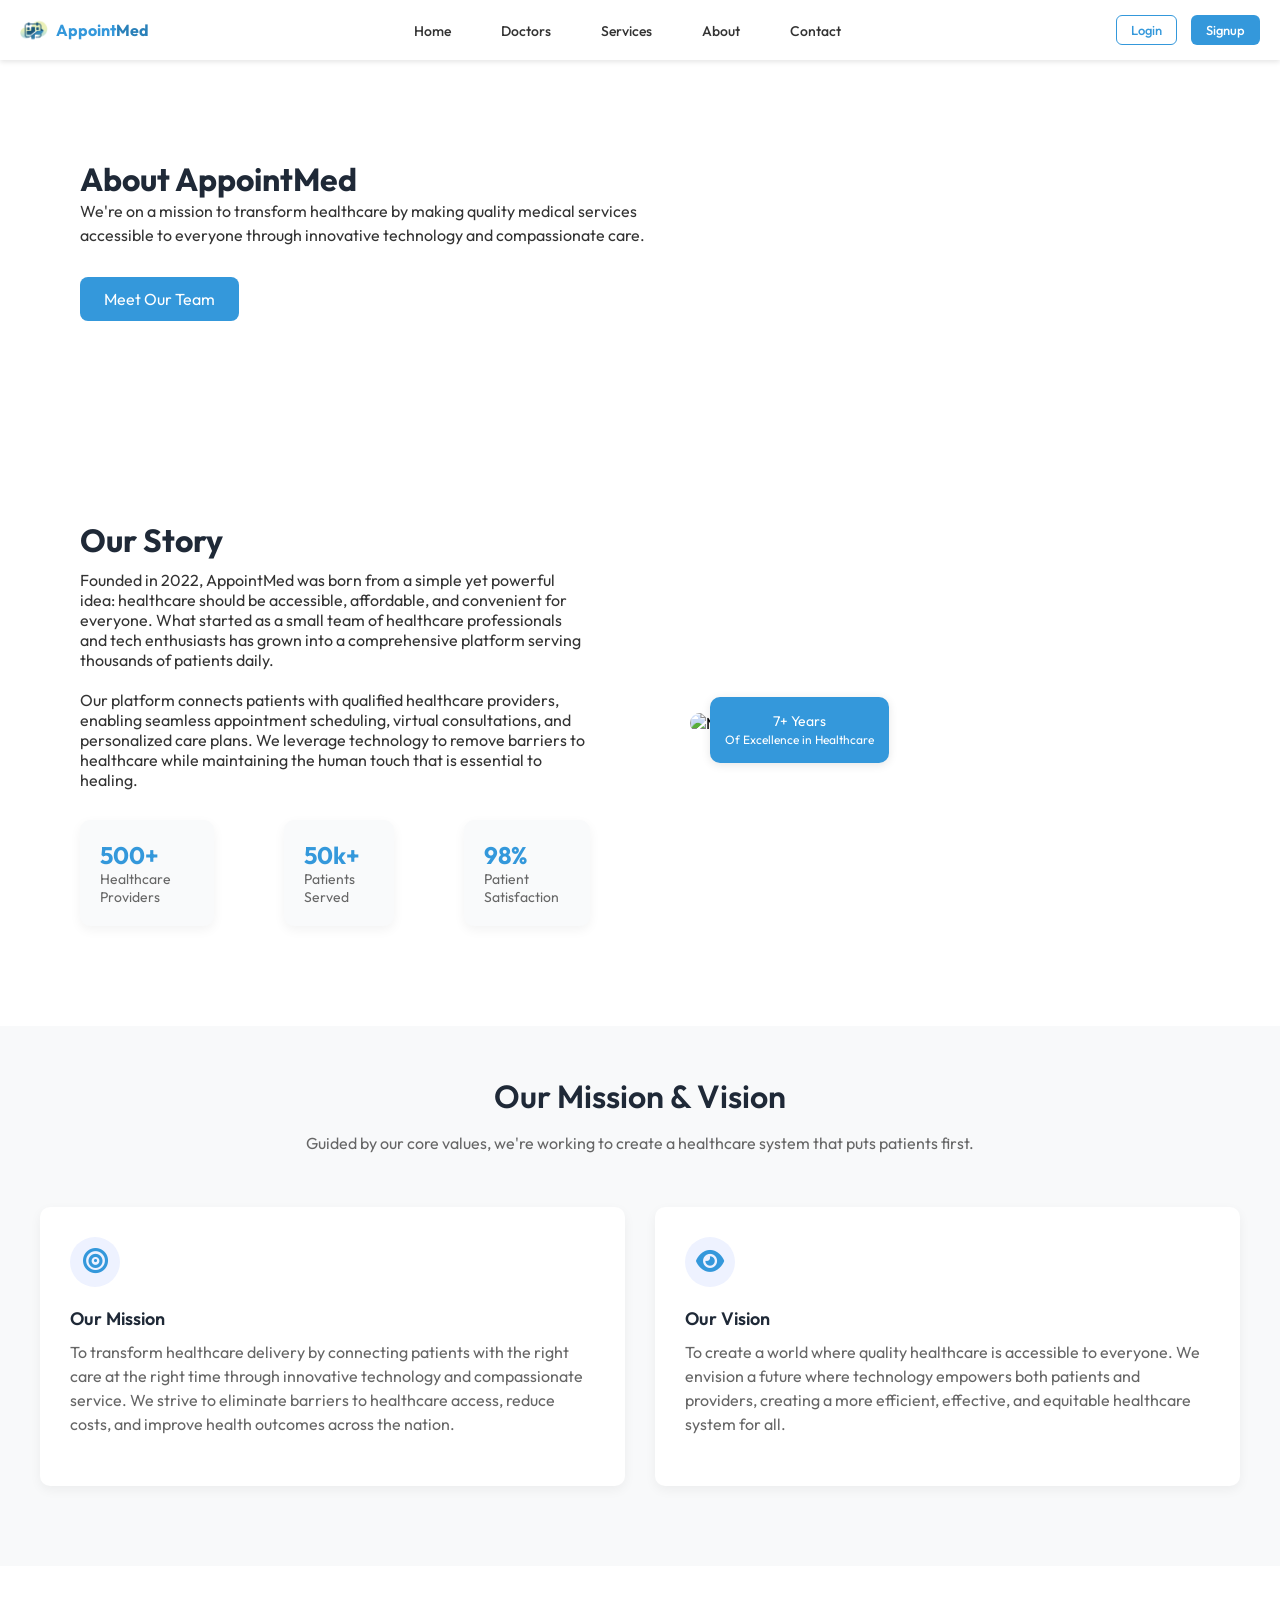
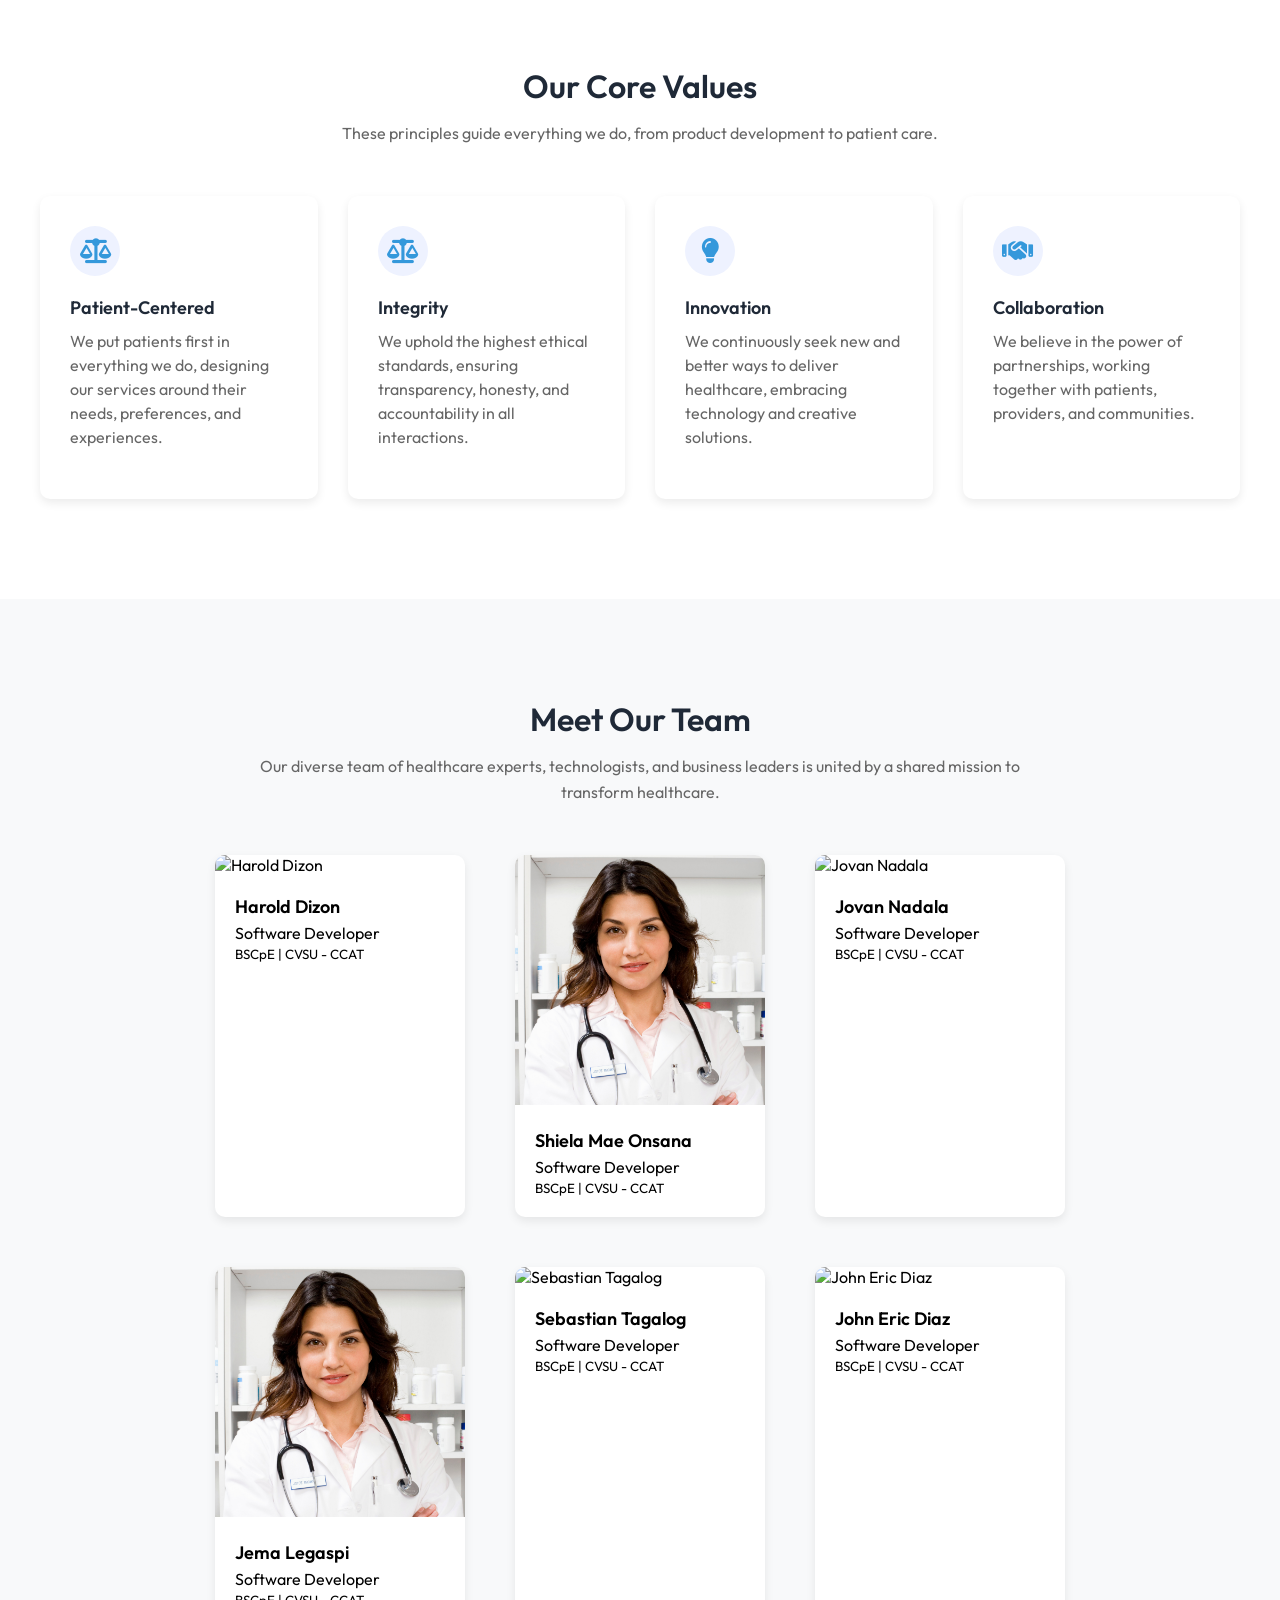
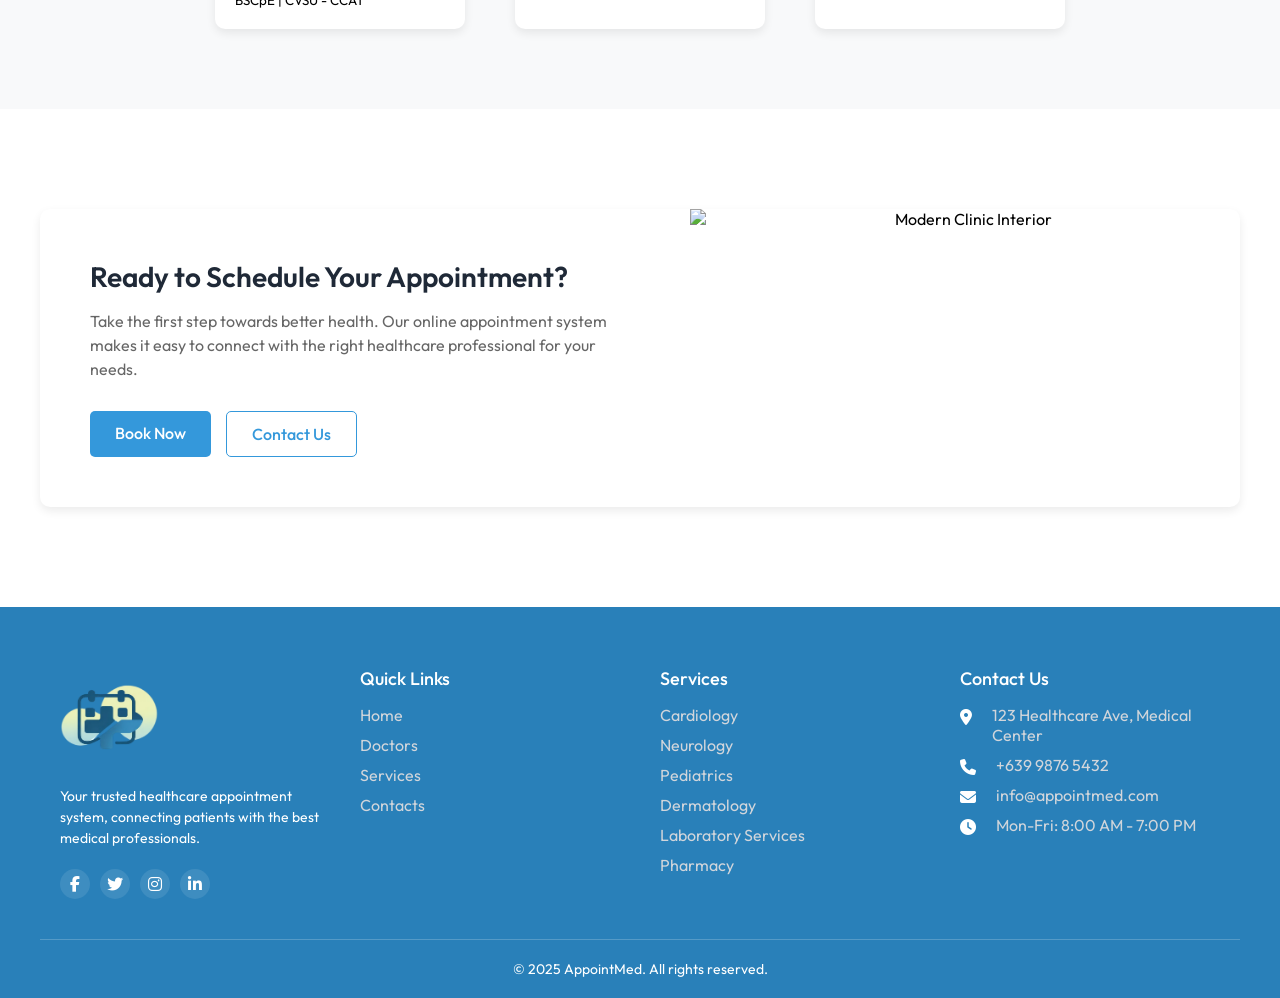
==== commit ccd192ac: "8" ====
--- a/about.html
+++ b/about.html
@@ -37,8 +37,8 @@
                     <li><a href="contacts.html">Contact</a></li>
                 </ul>
                 <div class="auth-buttons">
-                    <a href="#" class="login">Login</a>
-                    <a href="#" class="signup">Signup</a>
+                    <a href="login.html" class="login">Login</a>
+                    <a href="signup.html" class="signup">Signup</a>
                 </div>
             </div>
         </nav>
--- a/style.css
+++ b/style.css
@@ -707,11 +707,11 @@
 
 .site-footer ul li {
     margin-bottom: 10px;
-    color: #bbc5d0;
+    color: #D1D5DB;
 }
 
 .site-footer ul li a {
-    color: #bbc5d0;
+    color: #D1D5DB;
     text-decoration: none;
     transition: color 0.3s;
 }
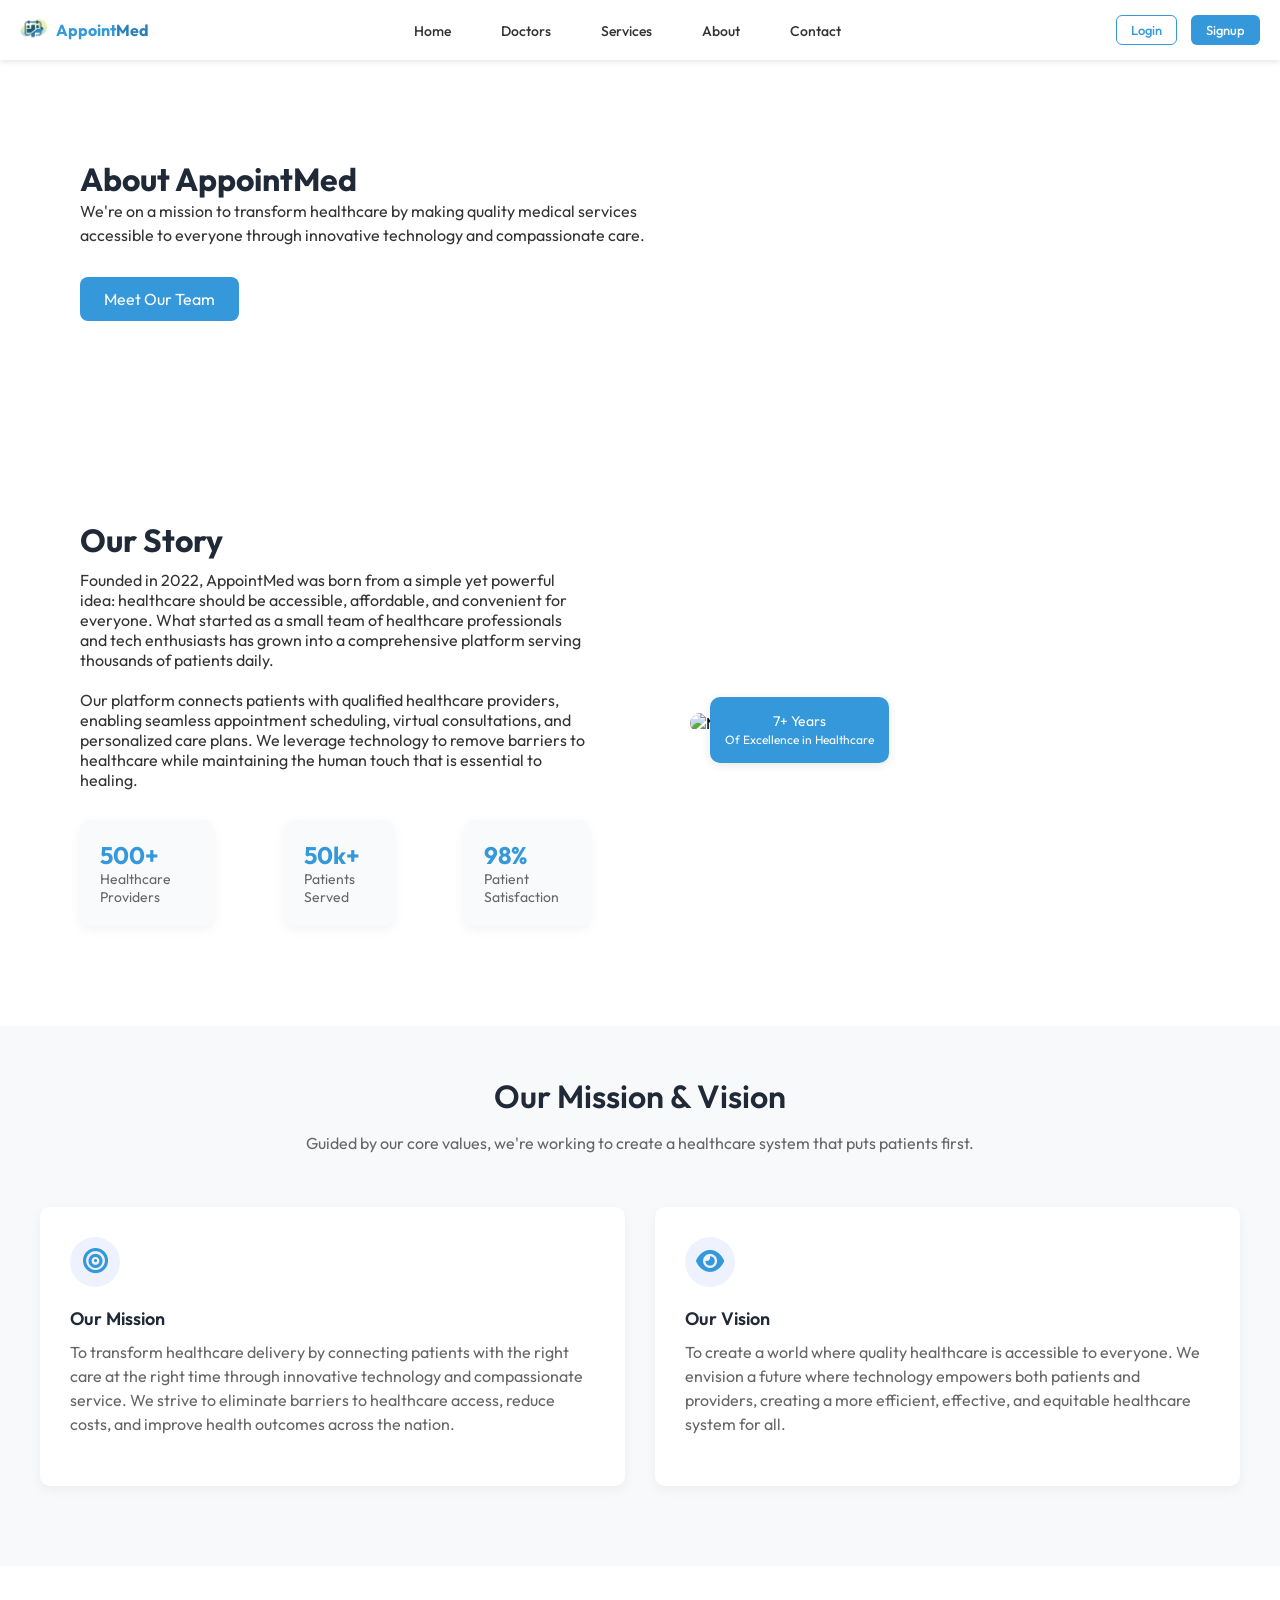
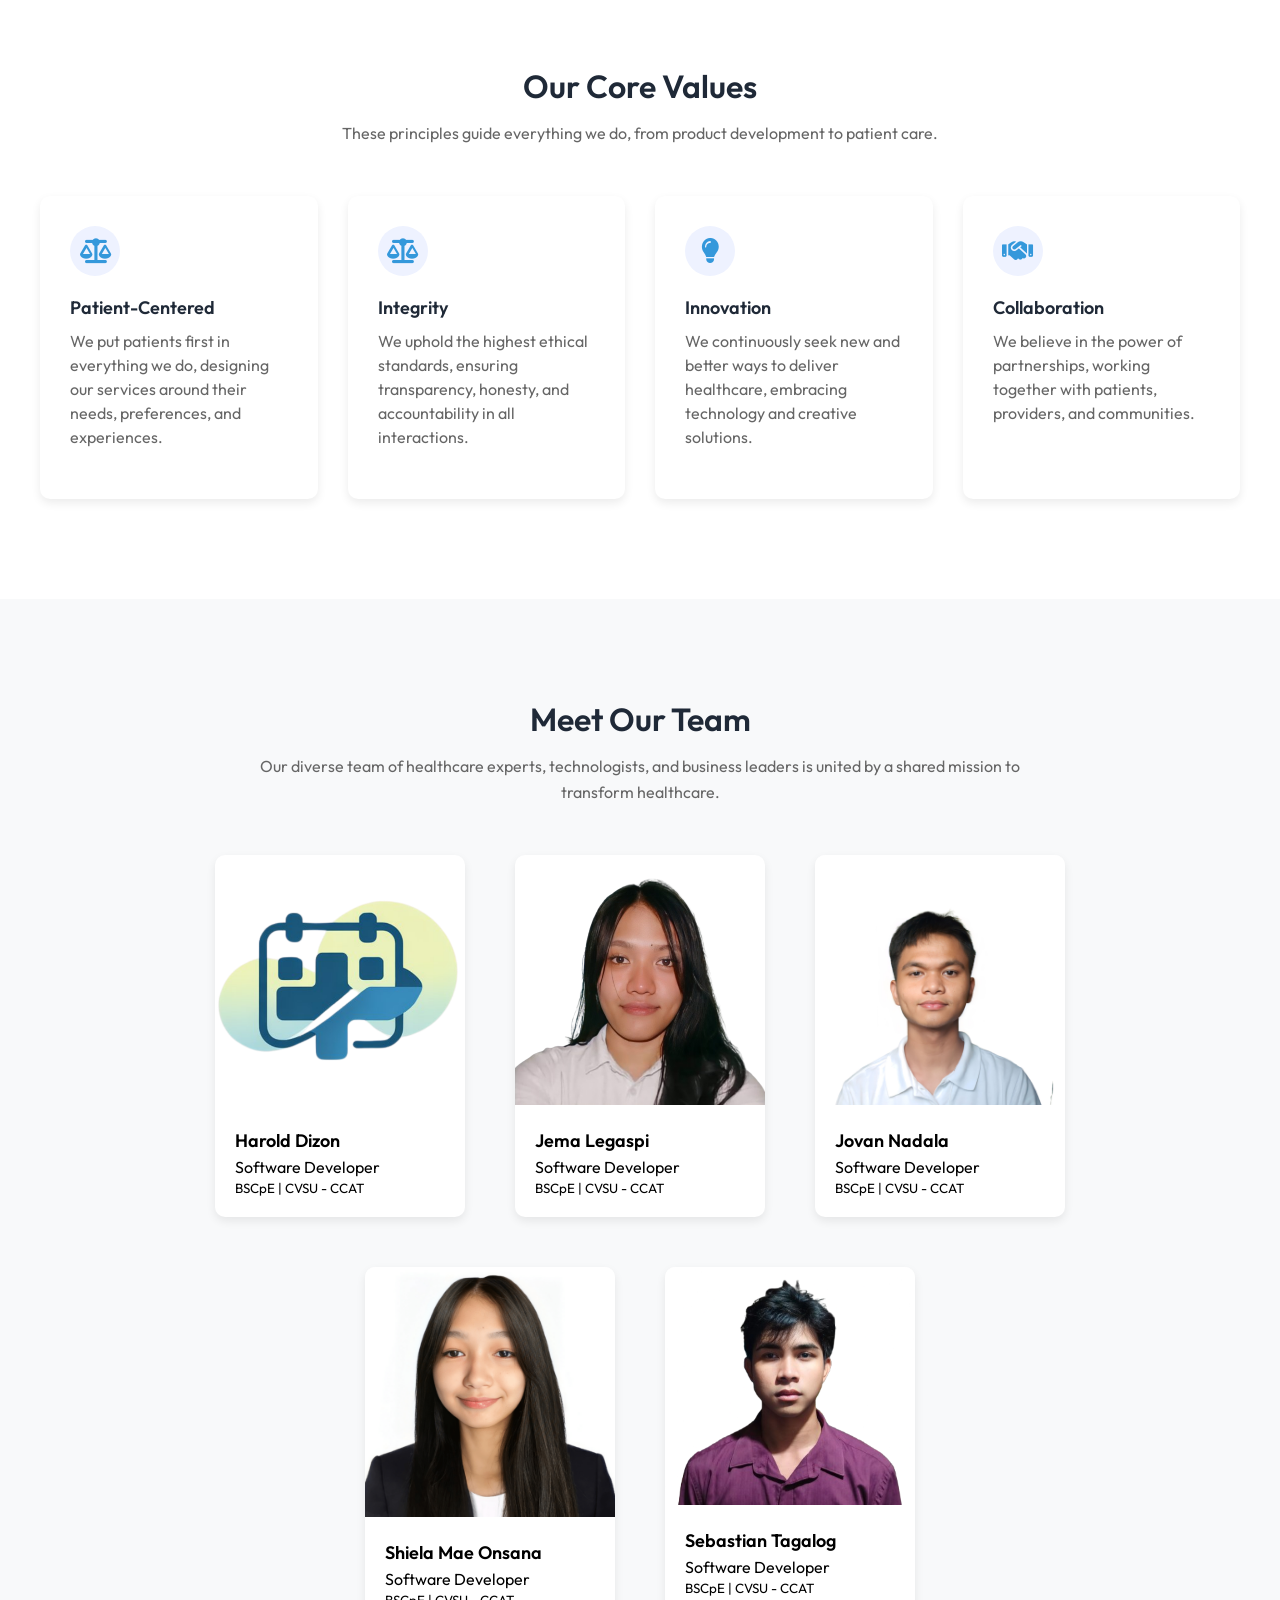
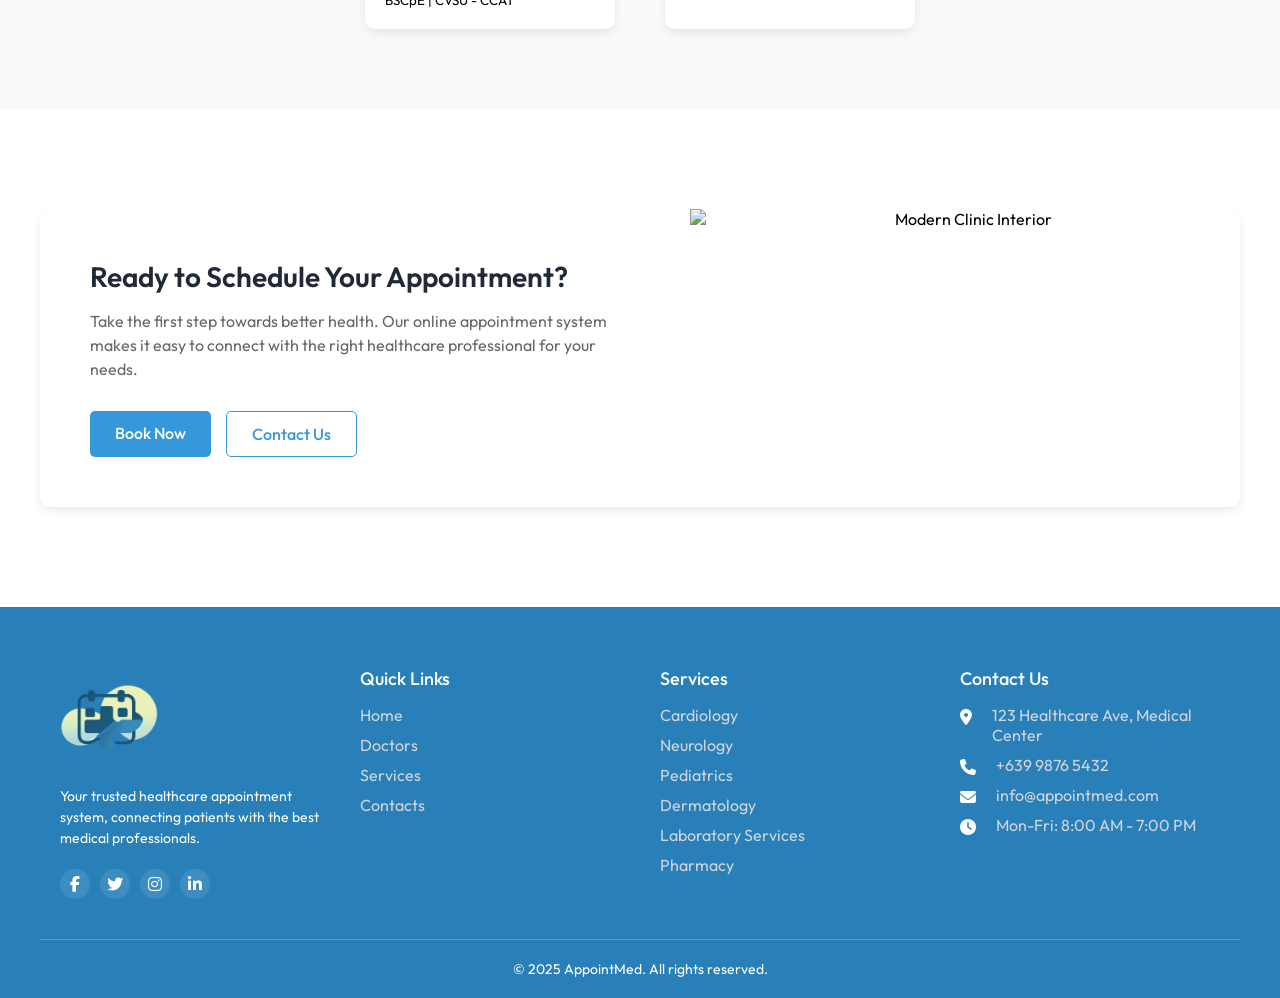
==== commit b592fb0a: "1" ====
--- a/about.html
+++ b/about.html
@@ -21,8 +21,8 @@
     <header>
         <nav class="navbar">
             <div class="logo">
-                <img src="images/logo.png" alt="AppointMed Logo">
-                <span>Appoint<span class="highlight">Med</span></span>
+                <a href="index.html"><img src="images/logo.png" alt="AppointMed Logo"></a>
+                <a href="index.html"><span>Appoint<span class="highlight">Med</span></span></a>
             </div>
             <!-- Hamburger Icon -->
             <div class="menu-toggle" id="menu-toggle">
@@ -171,7 +171,7 @@
         <div class="lt-container">
             <div class="lt-cards">
                 <div class="lt-card">
-                    <img src="images/doctor-2.png" alt="Harold Dizon">
+                    <img src="images/logo.png" alt="Harold Dizon">
                     <div class="lt-info">
                         <h3>Harold Dizon</h3>
                         <p>Software Developer</p>
@@ -180,45 +180,36 @@
                 </div>
 
                 <div class="lt-card">
-                    <img src="images/doctor-1.png" alt="Shiela Mae Onsana">
+                    <img src="images/jema.png" alt="Dr. Jema Legaspi">
+                    <div class="lt-info">
+                        <h3>Jema Legaspi</h3>
+                        <p>Software Developer</p>
+                        <small>BSCpE | CVSU - CCAT</small>
+                    </div>
+                </div>
+
+                <div class="lt-card">
+                    <img src="images/jovs.jpg" alt="Jovan Nadala">
+                    <div class="lt-info">
+                        <h3>Jovan Nadala</h3>
+                        <p>Software Developer</p>
+                        <small>BSCpE | CVSU - CCAT</small>
+                    </div>
+                </div>
+
+                <div class="lt-card">
+                    <img src="images/shiela.png" alt="Shiela Mae Onsana">
                     <div class="lt-info">
                         <h3>Shiela Mae Onsana</h3>
                         <p>Software Developer</p>
                         <small>BSCpE | CVSU - CCAT</small>
                     </div>
                 </div>
-
-                <div class="lt-card">
-                    <img src="images/doctor-2.png" alt="Jovan Nadala">
-                    <div class="lt-info">
-                        <h3>Jovan Nadala</h3>
-                        <p>Software Developer</p>
-                        <small>BSCpE | CVSU - CCAT</small>
-                    </div>
-                </div>
-
-                <div class="lt-card">
-                    <img src="images/doctor-1.png" alt="Dr. Jema Legaspi">
-                    <div class="lt-info">
-                        <h3>Jema Legaspi</h3>
-                        <p>Software Developer</p>
-                        <small>BSCpE | CVSU - CCAT</small>
-                    </div>
-                </div>
-
-                <div class="lt-card">
-                    <img src="images/doctor-2.png" alt="Sebastian Tagalog">
+                
+                <div class="lt-card">
+                    <img src="images/basti.png" alt="Sebastian Tagalog">
                     <div class="lt-info">
                         <h3>Sebastian Tagalog</h3>
-                        <p>Software Developer</p>
-                        <small>BSCpE | CVSU - CCAT</small>
-                    </div>
-                </div>
-
-                <div class="lt-card">
-                    <img src="images/doctor-2.png" alt="John Eric Diaz">
-                    <div class="lt-info">
-                        <h3>John Eric Diaz</h3>
                         <p>Software Developer</p>
                         <small>BSCpE | CVSU - CCAT</small>
                     </div>
@@ -238,7 +229,7 @@
                 <p>Take the first step towards better health. Our online appointment system makes it easy to connect
                     with the right healthcare professional for your needs.</p>
                 <div class="cta-buttons">
-                    <a href="#" class="btn-book-now">Book Now</a>
+                    <a href="login.html" class="btn-book-now">Book Now</a>
                     <a href="contacts.html" class="btn-contact">Contact Us</a>
                 </div>
             </div>
--- a/style.css
+++ b/style.css
@@ -38,7 +38,9 @@
     align-items: center;
     gap: 8px;
 }
-
+.logo a {
+    text-decoration: none;
+}
 .logo img {
     width: 28px;
     height: 28px;
